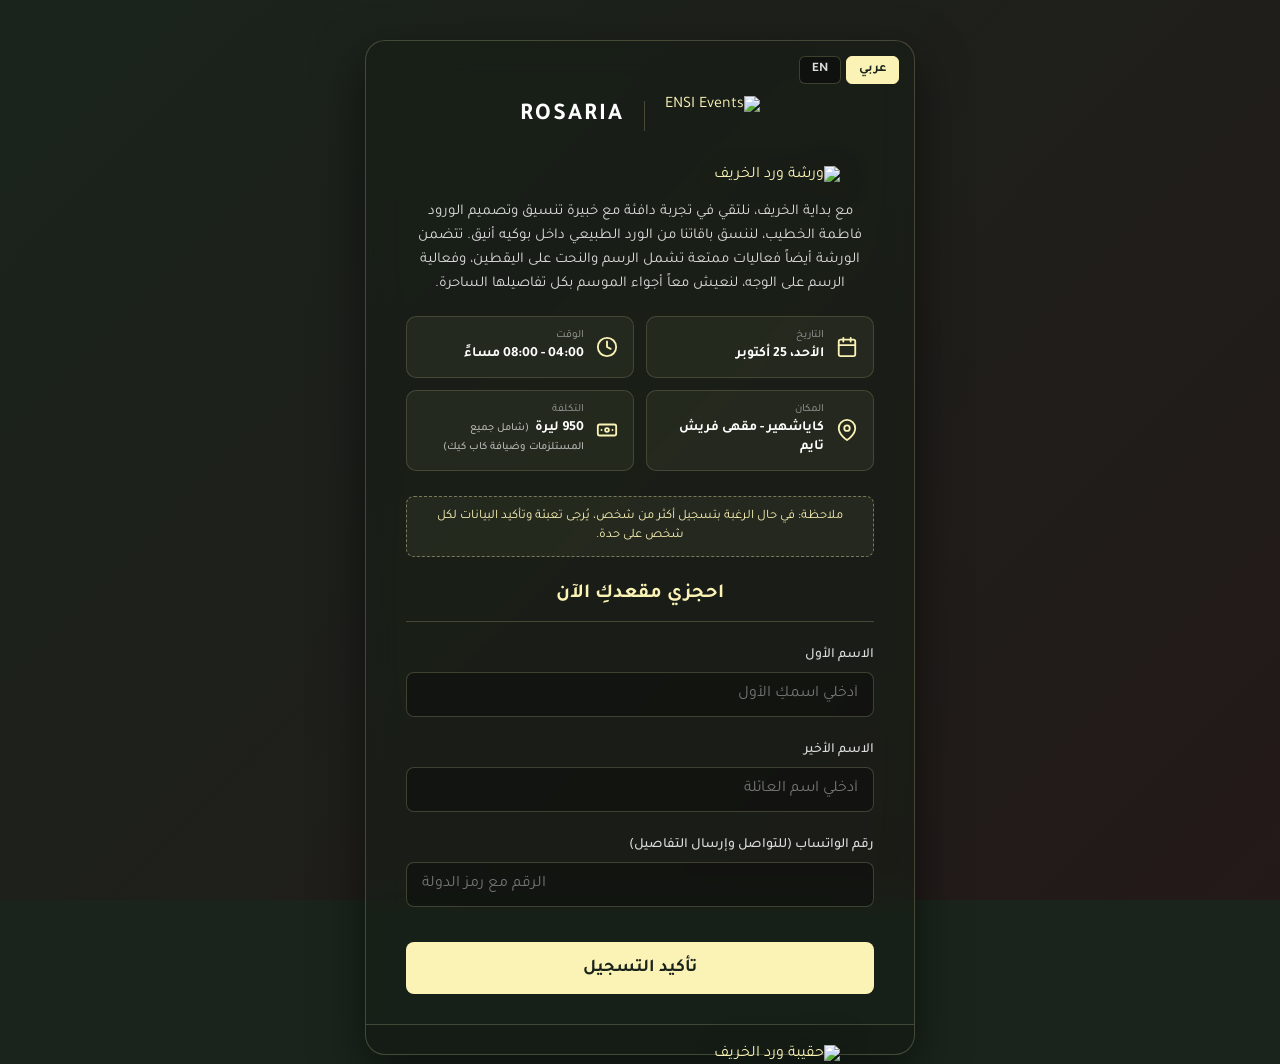
==== floral-workshop/index.html @ ed05411c "Modify phone input alignment and direction Updated phone input to always align left and added direct" ====
<!DOCTYPE html>
<html lang="ar" dir="rtl">
<head>
    <meta charset="UTF-8">
    <meta name="viewport" content="width=device-width, initial-scale=1.0">
    <title>تسجيل - ورشة ورد الخريف | ENSI & Rosaria</title>
    
    <link href="https://fonts.googleapis.com/css2?family=Tajawal:wght@400;500;700;800&display=swap" rel="stylesheet">
    
    <!-- كود التتبع الخاص بـ Vercel Analytics -->
    <script>
        window.va = window.va || function () { (window.vaq = window.vaq || []).push(arguments); };
    </script>
    <script defer src="/_vercel/insights/script.js"></script>

    <style>
        /* =========================================
           المتغيرات (Variables)
           ========================================= */
        :root {
            --gold: #FBF3B5;
            --dark-olive: #1a241c;
            --copper: #8b4513;
            --burgundy: #4a0e17;
            --glass-bg: rgba(20, 30, 20, 0.45);
            --glass-border: rgba(251, 243, 181, 0.2);
        }

        * { margin: 0; padding: 0; box-sizing: border-box; font-family: 'Tajawal', sans-serif; }
        
        /* تفعيل التمرير السلس على مستوى الصفحة بالكامل */
        html {
            scroll-behavior: smooth;
        }

        body {
            min-height: 100vh;
            overflow-x: hidden;
            background-color: var(--dark-olive);
            color: var(--gold);
        }

        /* =========================================
           دعم الترجمة اللحظية (Bilingual CSS)
           ========================================= */
        html[dir="rtl"] .en-text { display: none; }
        html[dir="ltr"] .ar-text { display: none; }
        
        html[dir="ltr"] .detail-text { text-align: left; }
        html[dir="rtl"] .detail-text { text-align: right; }
        
        /* إجبار حقل الهاتف دائماً على أن يكون من اليسار لليمين */
        .phone-input { 
            text-align: left !important; 
            direction: ltr !important; 
        }

        html[dir="ltr"] .detail-note { margin-left: 3px; margin-right: 0; }
        html[dir="rtl"] .detail-note { margin-right: 3px; margin-left: 0; }

        /* =========================================
           زر تبديل اللغة
           ========================================= */
        .lang-toggle {
            position: absolute;
            top: 15px;
            right: 15px;
            display: flex;
            gap: 5px;
            z-index: 20;
        }
        
        html[dir="ltr"] .lang-toggle {
            right: auto;
            left: 15px;
        }

        .lang-toggle button {
            background: rgba(0,0,0,0.4);
            border: 1px solid var(--glass-border);
            color: #dcdcdc;
            padding: 5px 12px;
            border-radius: 6px;
            cursor: pointer;
            font-size: 13px;
            font-weight: 700;
            transition: all 0.3s ease;
        }

        .lang-toggle button:hover {
            background: rgba(251, 243, 181, 0.1);
        }

        .lang-toggle button.active {
            background: var(--gold);
            color: var(--dark-olive);
            border-color: var(--gold);
        }

        /* =========================================
           الخلفية المتحركة 
           ========================================= */
        .animated-bg {
            position: fixed; top: 0; left: 0; width: 100vw; height: 100vh;
            background: linear-gradient(-45deg, #1b271d, #3e271a, #261618, #1a241c);
            background-size: 400% 400%;
            animation: gradientBreathing 20s ease infinite; z-index: 0;
        }

        @keyframes gradientBreathing {
            0% { background-position: 0% 50%; }
            50% { background-position: 100% 50%; }
            100% { background-position: 0% 50%; }
        }

        /* =========================================
           تأثير التساقط 
           ========================================= */
        .falling-elements-container {
            position: fixed; top: 0; left: 0; width: 100%; height: 100%;
            pointer-events: none; z-index: 1; overflow: hidden;
        }

        .falling-item { position: absolute; top: -15vh; animation: fallAnimation linear infinite; }

        .leaf-a { left: 10%; width: 45px; animation-duration: 15s; animation-delay: 0s; filter: blur(1px); opacity: 0.6; }
        .leaf-b { left: 80%; width: 55px; animation-duration: 18s; animation-delay: 2s; filter: blur(2px); opacity: 0.4; }
        .leaf-c { left: 30%; width: 40px; animation-duration: 14s; animation-delay: 5s; opacity: 0.7; }
        .leaf-d { left: 90%; width: 50px; animation-duration: 16s; animation-delay: 8s; filter: blur(1px); opacity: 0.5; }
        .leaf-e { left: 50%; width: 35px; animation-duration: 12s; animation-delay: 11s; filter: blur(3px); opacity: 0.3; }
        .leaf-f { left: 15%; width: 50px; animation-duration: 19s; animation-delay: 14s; opacity: 0.6; }
        
        .pump-a { left: 25%; width: 60px; animation-duration: 20s; animation-delay: 1s; opacity: 0.7; }
        .pump-b { left: 75%; width: 50px; animation-duration: 22s; animation-delay: 6s; filter: blur(2px); opacity: 0.5; }
        .pump-c { left: 45%; width: 55px; animation-duration: 18s; animation-delay: 12s; opacity: 0.6; }

        @keyframes fallAnimation {
            0% { transform: translateY(0) rotate(0deg); }
            100% { transform: translateY(120vh) rotate(360deg); }
        }

        /* =========================================
           الهيكل الرئيسي والتصميم الزجاجي
           ========================================= */
        .page-wrapper {
            position: relative; min-height: 100vh; display: flex; flex-direction: column;
            align-items: center; padding: 40px 20px 0; z-index: 10; 
        }

        .glass-form-container {
            position: relative; background: var(--glass-bg); backdrop-filter: blur(16px);
            -webkit-backdrop-filter: blur(16px); border: 1px solid var(--glass-border); border-radius: 20px;
            width: 100%; max-width: 550px; box-shadow: 0 20px 50px rgba(0, 0, 0, 0.5);
            animation: slideUpFade 1s cubic-bezier(0.16, 1, 0.3, 1) forwards;
            opacity: 0; transform: translateY(30px); z-index: 10; 
        }

        @keyframes slideUpFade { to { opacity: 1; transform: translateY(0); } }

        /* =========================================
           الورد الجانبي (محبوس داخل القناع الزجاجي)
           ========================================= */
        .decorative-mask {
            position: absolute; top: 0; left: 0; width: 100%; height: 100%;
            overflow: hidden; border-radius: 20px; pointer-events: none; z-index: 0;
        }

        .flower-left-inside {
            position: absolute; top: 20%; left: -80px; width: 350px; pointer-events: none;
            -webkit-mask-image: linear-gradient(to right, rgba(0,0,0,0.8) 10%, rgba(0,0,0,0) 60%);
            mask-image: linear-gradient(to right, rgba(0,0,0,0.8) 10%, rgba(0,0,0,0) 60%);
            animation: gentleFloat 6s ease-in-out infinite alternate;
        }
        @keyframes gentleFloat { 0% { transform: translateY(0); } 100% { transform: translateY(15px); } }

        /* =========================================
           حركة 3D FLIP
           ========================================= */
        .flip-container {
            perspective: 1500px; 
            -webkit-perspective: 1500px;
            width: 100%; z-index: 5; position: relative;
        }

        .flip-inner {
            width: 100%; position: relative; transform-style: preserve-3d; -webkit-transform-style: preserve-3d;
            transition: transform 0.9s cubic-bezier(0.68, -0.55, 0.265, 1.55); 
        }

        .flip-inner.is-flipped { transform: rotateY(180deg); }

        .front-face, .back-face { width: 100%; backface-visibility: hidden; -webkit-backface-visibility: hidden; padding: 40px; }
        .front-face { position: relative; z-index: 2; transform: rotateY(0deg); }
        .back-face {
            position: absolute; top: 0; left: 0; height: 100%; transform: rotateY(180deg); 
            display: flex; align-items: center; justify-content: center;
        }

        /* =========================================
           تصميم بطاقة التأكيد الفاخرة (الخلفية)
           ========================================= */
        .ticket-wrapper {
            background: rgba(251, 243, 181, 0.08); border: 1px solid rgba(251, 243, 181, 0.3);
            border-radius: 15px; width: 100%; display: flex; flex-direction: column;
            box-shadow: 0 10px 30px rgba(0,0,0,0.3); backdrop-filter: blur(5px);
        }

        .ticket-header {
            background: rgba(251, 243, 181, 0.15); padding: 20px;
            border-bottom: 1px solid rgba(251, 243, 181, 0.2); border-radius: 15px 15px 0 0;
            display: flex; justify-content: center; align-items: center;
        }

        .ticket-cobranding { display: flex; align-items: center; justify-content: center; gap: 15px; }
        .ticket-cobranding img { height: 30px; }
        .ticket-cobranding .separator { width: 1px; height: 20px; background-color: var(--glass-border); }
        .ticket-cobranding .rosaria-text { font-size: 18px; font-weight: 700; letter-spacing: 2px; color: #fff; }

        .ticket-body { padding: 40px 20px; text-align: center; border-bottom: 1px solid rgba(251, 243, 181, 0.2); }
        .ticket-name { font-size: 24px; font-weight: 800; color: #fff; margin-bottom: 15px; line-height: 1.5;}
        .ticket-msg { font-size: 15px; line-height: 1.6; color: #e6e6e6; }
        
        .ticket-footer { padding: 30px 20px; text-align: center; background: rgba(0,0,0,0.2); border-radius: 0 0 15px 15px; }
        
        .new-booking-btn {
            background: transparent; border: 1px solid var(--gold); color: var(--gold);
            padding: 12px 25px; font-size: 15px; font-weight: bold; border-radius: 8px;
            cursor: pointer; transition: 0.3s;
        }
        .new-booking-btn:hover { background: var(--gold); color: var(--dark-olive); }

        /* =========================================
           الفورم الداخلي (الواجهة الأمامية)
           ========================================= */
        .cobranding { display: flex; align-items: center; justify-content: center; gap: 20px; margin-bottom: 30px; margin-top: 15px; }
        .cobranding img { height: 40px; }
        .separator { width: 1px; height: 30px; background-color: var(--glass-border); }
        .rosaria-text { font-size: 24px; font-weight: 700; letter-spacing: 2px; color: #fff; }

        .workshop-title-img { width: 100%; max-width: 400px; display: block; margin: 0 auto 15px; filter: drop-shadow(0 5px 15px rgba(0,0,0,0.3)); }
        .workshop-description { text-align: center; font-size: 15px; line-height: 1.6; color: #dcdcdc; margin-bottom: 20px; padding: 0 10px; }

        /* ======== قسم تفاصيل الورشة ======== */
        .details-grid {
            display: grid;
            grid-template-columns: 1fr 1fr;
            gap: 12px;
            margin-bottom: 25px;
        }

        .detail-item {
            background: rgba(251, 243, 181, 0.05);
            border: 1px solid rgba(251, 243, 181, 0.15);
            border-radius: 10px;
            padding: 12px 15px;
            display: flex;
            align-items: center;
            gap: 12px;
        }

        .detail-item svg {
            color: var(--gold);
            flex-shrink: 0;
        }

        .detail-text {
            display: flex;
            flex-direction: column;
        }

        .detail-label {
            font-size: 11px;
            color: #a0a0a0;
            margin-bottom: 3px;
        }

        .detail-value {
            font-size: 14px;
            font-weight: 700;
            color: #fff;
            line-height: 1.4;
        }

        .detail-note {
            font-size: 11px;
            font-weight: 500;
            color: #dcdcdc;
            opacity: 0.8;
        }

        /* ========================================= */

        .registration-note {
            text-align: center; font-size: 13px; color: var(--gold);
            background: rgba(251, 243, 181, 0.05); border: 1px dashed rgba(251, 243, 181, 0.4);
            padding: 10px; border-radius: 8px; margin-bottom: 25px; line-height: 1.5;
        }

        .form-section-title {
            text-align: center; font-size: 20px; font-weight: 700; color: var(--gold);
            margin-bottom: 25px; border-bottom: 1px solid var(--glass-border); padding-bottom: 15px;
        }

        .form-group { margin-bottom: 25px; }
        .form-group label { display: block; margin-bottom: 8px; font-size: 14px; font-weight: 500; color: #dcdcdc; }

        .form-control {
            width: 100%; background: rgba(0, 0, 0, 0.3); border: 1px solid var(--glass-border);
            border-radius: 8px; padding: 12px 15px; color: #fff; font-size: 16px; transition: all 0.3s ease; outline: none;
        }
        .form-control:focus { border-color: var(--gold); background: rgba(0, 0, 0, 0.5); box-shadow: 0 0 10px rgba(251, 243, 181, 0.1); }
        
        .submit-btn {
            width: 100%; background: var(--gold); color: var(--dark-olive); border: none;
            padding: 15px; font-size: 18px; font-weight: 700; border-radius: 8px; cursor: pointer; transition: all 0.3s ease; margin-top: 10px;
        }
        .submit-btn:hover { transform: translateY(-2px); box-shadow: 0 8px 20px rgba(251, 243, 181, 0.3); }

        /* =========================================
           حقيبة الورد السفلية
           ========================================= */
        .bottom-bag-container {
            width: 100%; display: flex; justify-content: center; margin-top: -10px;
            background: rgba(0,0,0,0.1); border-top: 1px solid var(--glass-border); padding-top: 20px;
            border-radius: 0 0 20px 20px;
        }
        .bottom-bag-img {
            width: 100%; max-width: 400px; height: auto;
            filter: drop-shadow(0 -5px 15px rgba(0,0,0,0.4)); margin-bottom: -10px;
        }

        @media (max-width: 768px) {
            .front-face, .back-face { padding: 30px 20px; }
            .rosaria-text { font-size: 20px; }
            .flower-left-inside { width: 250px; left: -50px; top: 15%; }
            .details-grid { grid-template-columns: 1fr; gap: 10px; }
        }
    </style>
</head>
<body>

    <div class="animated-bg"></div>

    <div class="falling-elements-container">
        <img src="https://github.com/EnsiEvents/Ensi-Events/blob/main/floral-workshop/IMG_3967.png?raw=true" class="falling-item leaf-a" alt="Leaf">
        <img src="https://github.com/EnsiEvents/Ensi-Events/blob/main/floral-workshop/IMG_3967.png?raw=true" class="falling-item leaf-b" alt="Leaf">
        <img src="https://github.com/EnsiEvents/Ensi-Events/blob/main/floral-workshop/IMG_3967.png?raw=true" class="falling-item leaf-c" alt="Leaf">
        <img src="https://github.com/EnsiEvents/Ensi-Events/blob/main/floral-workshop/IMG_3967.png?raw=true" class="falling-item leaf-d" alt="Leaf">
        <img src="https://github.com/EnsiEvents/Ensi-Events/blob/main/floral-workshop/IMG_3967.png?raw=true" class="falling-item leaf-e" alt="Leaf">
        <img src="https://github.com/EnsiEvents/Ensi-Events/blob/main/floral-workshop/IMG_3967.png?raw=true" class="falling-item leaf-f" alt="Leaf">
        <img src="https://github.com/EnsiEvents/Ensi-Events/blob/main/floral-workshop/IMG_3968.png?raw=true" class="falling-item pump-a" alt="Pumpkin">
        <img src="https://github.com/EnsiEvents/Ensi-Events/blob/main/floral-workshop/IMG_3968.png?raw=true" class="falling-item pump-b" alt="Pumpkin">
        <img src="https://github.com/EnsiEvents/Ensi-Events/blob/main/floral-workshop/IMG_3968.png?raw=true" class="falling-item pump-c" alt="Pumpkin">
    </div>

    <div class="page-wrapper" id="topOfForm">
        <div class="glass-form-container" id="mainGlassContainer">
            
            <!-- زر تبديل اللغة (AR / EN) -->
            <div class="lang-toggle">
                <button id="btn-ar" class="active" onclick="setLanguage('ar')">عربي</button>
                <button id="btn-en" onclick="setLanguage('en')">EN</button>
            </div>

            <div class="decorative-mask">
                <img src="https://github.com/EnsiEvents/Ensi-Events/blob/main/floral-workshop/IMG_3966.png?raw=true" class="flower-left-inside" alt="Autumn Flowers">
            </div>

            <div class="flip-container">
                <div class="flip-inner" id="flipInner">
                    
                    <div class="front-face">
                        <div class="cobranding">
                            <img src="https://raw.githubusercontent.com/EnsiEvents/Ensi-Events/4819495e2ec21a6a5eae64ffcf60d1d8bb67049c/ENSI%20Logo.svg" alt="ENSI Events">
                            <div class="separator"></div>
                            <div class="rosaria-text">ROSARIA</div>
                        </div>

                        <img src="https://github.com/EnsiEvents/Ensi-Events/blob/main/floral-workshop/Title.png?raw=true" class="workshop-title-img" alt="ورشة ورد الخريف">

                        <p class="workshop-description">
                            <span class="ar-text">مع بداية الخريف، نلتقي في تجربة دافئة مع خبيرة تنسيق وتصميم الورود فاطمة الخطيب، لننسق باقاتنا من الورد الطبيعي داخل بوكيه أنيق. تتضمن الورشة أيضاً فعاليات ممتعة تشمل الرسم والنحت على اليقطين، وفعالية الرسم على الوجه، لنعيش معاً أجواء الموسم بكل تفاصيلها الساحرة.</span>
                            <span class="en-text">As autumn begins, join us for a cozy experience with floral design expert Fatima Al-Khatib to arrange fresh flowers into an elegant bouquet. The workshop also features fun activities including pumpkin carving and painting, as well as face painting, to fully embrace the magic of the season.</span>
                        </p>

                        <div class="details-grid">
                            
                            <!-- التاريخ -->
                            <div class="detail-item">
                                <svg width="22" height="22" viewBox="0 0 24 24" fill="none" stroke="currentColor" stroke-width="2" stroke-linecap="round" stroke-linejoin="round"><rect x="3" y="4" width="18" height="18" rx="2" ry="2"></rect><line x1="16" y1="2" x2="16" y2="6"></line><line x1="8" y1="2" x2="8" y2="6"></line><line x1="3" y1="10" x2="21" y2="10"></line></svg>
                                <div class="detail-text">
                                    <span class="detail-label"><span class="ar-text">التاريخ</span><span class="en-text">Date</span></span>
                                    <span class="detail-value"><span class="ar-text">الأحد، 25 أكتوبر</span><span class="en-text">Sunday, October 25</span></span>
                                </div>
                            </div>
                            
                            <!-- الوقت -->
                            <div class="detail-item">
                                <svg width="22" height="22" viewBox="0 0 24 24" fill="none" stroke="currentColor" stroke-width="2" stroke-linecap="round" stroke-linejoin="round"><circle cx="12" cy="12" r="10"></circle><polyline points="12 6 12 12 16 14"></polyline></svg>
                                <div class="detail-text">
                                    <span class="detail-label"><span class="ar-text">الوقت</span><span class="en-text">Time</span></span>
                                    <span class="detail-value"><span class="ar-text">04:00 - 08:00 مساءً</span><span class="en-text">04:00 - 08:00 PM</span></span>
                                </div>
                            </div>
                            
                            <!-- المكان -->
                            <div class="detail-item">
                                <svg width="22" height="22" viewBox="0 0 24 24" fill="none" stroke="currentColor" stroke-width="2" stroke-linecap="round" stroke-linejoin="round"><path d="M21 10c0 7-9 13-9 13s-9-6-9-13a9 9 0 0 1 18 0z"></path><circle cx="12" cy="10" r="3"></circle></svg>
                                <div class="detail-text">
                                    <span class="detail-label"><span class="ar-text">المكان</span><span class="en-text">Location</span></span>
                                    <span class="detail-value"><span class="ar-text">كاياشهير - مقهى فريش تايم</span><span class="en-text">Kayaşehir - Fresh Time Cafe</span></span>
                                </div>
                            </div>
                            
                            <!-- التكلفة -->
                            <div class="detail-item">
                                <svg width="22" height="22" viewBox="0 0 24 24" fill="none" stroke="currentColor" stroke-width="2" stroke-linecap="round" stroke-linejoin="round"><rect x="2" y="6" width="20" height="12" rx="2"></rect><circle cx="12" cy="12" r="2"></circle><path d="M6 12h.01M18 12h.01"></path></svg>
                                <div class="detail-text">
                                    <span class="detail-label"><span class="ar-text">التكلفة</span><span class="en-text">Cost</span></span>
                                    <span class="detail-value">
                                        <span class="ar-text">950 ليرة <span class="detail-note">(شامل جميع المستلزمات وضيافة كاب كيك)</span></span>
                                        <span class="en-text">950 TL <span class="detail-note">(Includes all materials & a cupcake)</span></span>
                                    </span>
                                </div>
                            </div>

                        </div>

                        <div class="registration-note">
                            <span class="ar-text">ملاحظة: في حال الرغبة بتسجيل أكثر من شخص، يُرجى تعبئة وتأكيد البيانات لكل شخص على حدة.</span>
                            <span class="en-text">Note: If registering more than one person, please fill out and confirm the details for each person separately.</span>
                        </div>

                        <h3 class="form-section-title">
                            <span class="ar-text">احجزي مقعدكِ الآن</span>
                            <span class="en-text">Book Your Seat Now</span>
                        </h3>

                        <form id="workshopForm" name="workshopForm">
                            <div class="form-group">
                                <label>
                                    <span class="ar-text">الاسم الأول</span>
                                    <span class="en-text">First Name</span>
                                </label>
                                <input type="text" id="firstNameInput" name="firstName" class="form-control" required data-ph-ar="أدخلي اسمكِ الأول" data-ph-en="Enter your first name" placeholder="أدخلي اسمكِ الأول">
                            </div>

                            <div class="form-group">
                                <label>
                                    <span class="ar-text">الاسم الأخير</span>
                                    <span class="en-text">Last Name</span>
                                </label>
                                <input type="text" name="lastName" class="form-control" required data-ph-ar="أدخلي اسم العائلة" data-ph-en="Enter your last name" placeholder="أدخلي اسم العائلة">
                            </div>

                            <div class="form-group">
                                <label>
                                    <span class="ar-text">رقم الواتساب (للتواصل وإرسال التفاصيل)</span>
                                    <span class="en-text">WhatsApp Number (for contact & details)</span>
                                </label>
                                <!-- تمت إضافة خاصية dir="ltr" لضمان بقاء اتجاه الأرقام من اليسار لليمين دائماً -->
                                <input type="tel" id="whatsappInput" name="whatsapp" class="form-control phone-input" dir="ltr" required data-ph-ar="الرقم مع رمز الدولة" data-ph-en="Number with country code" placeholder="الرقم مع رمز الدولة">
                            </div>

                            <button type="submit" class="submit-btn" id="submitBtn">
                                <span class="ar-text">تأكيد التسجيل</span>
                                <span class="en-text">Confirm Registration</span>
                            </button>
                        </form>
                    </div>

                    <div class="back-face">
                        <div class="ticket-wrapper">
                            
                            <div class="ticket-header">
                                <div class="ticket-cobranding">
                                    <img src="https://raw.githubusercontent.com/EnsiEvents/Ensi-Events/4819495e2ec21a6a5eae64ffcf60d1d8bb67049c/ENSI%20Logo.svg" alt="ENSI Events">
                                    <div class="separator"></div>
                                    <div class="rosaria-text">ROSARIA</div>
                                </div>
                            </div>
                            
                            <div class="ticket-body">
                                <div class="ticket-name" id="ticketNameDisplay">
                                    <!-- يتم ملؤه عن طريق الجافاسكريبت حسب اللغة -->
                                </div>
                                <div class="ticket-msg">
                                    <span class="ar-text">تم استلام طلبكِ بنجاح.<br><br>سيقوم فريقنا بالتواصل معكِ قريباً عبر الواتساب لتزويدكِ بكافة تفاصيل الورشة وإرسال بيانات الدفع لتأكيد الحجز النهائي.</span>
                                    <span class="en-text">Your request has been successfully received.<br><br>Our team will contact you shortly via WhatsApp to provide all workshop details and payment info to confirm your booking.</span>
                                </div>
                            </div>
                            
                            <div class="ticket-footer">
                                <button class="new-booking-btn" id="newBookingBtn">
                                    <span class="ar-text">تسجيل مقعد إضافي</span>
                                    <span class="en-text">Register an additional seat</span>
                                </button>
                            </div>

                        </div>
                    </div>

                </div>
            </div>

            <div class="bottom-bag-container">
                <img src="https://github.com/EnsiEvents/Ensi-Events/blob/main/floral-workshop/IMG_3986.png?raw=true" class="bottom-bag-img" alt="حقيبة ورد الخريف">
            </div>

        </div>
    </div>

    <script>
        const form = document.getElementById('workshopForm');
        const submitBtn = document.getElementById('submitBtn');
        const flipInner = document.getElementById('flipInner');
        const ticketNameDisplay = document.getElementById('ticketNameDisplay');
        const firstNameInput = document.getElementById('firstNameInput');
        const newBookingBtn = document.getElementById('newBookingBtn');
        const mainGlassContainer = document.getElementById('mainGlassContainer');
        const whatsappInput = document.getElementById('whatsappInput');

        let currentLang = 'ar'; // اللغة الافتراضية

        // وظيفة تبديل اللغة السلسة
        function setLanguage(lang) {
            currentLang = lang;
            document.documentElement.dir = lang === 'ar' ? 'rtl' : 'ltr';
            document.documentElement.lang = lang;
            
            // تحديث الأزرار
            document.getElementById('btn-ar').classList.toggle('active', lang === 'ar');
            document.getElementById('btn-en').classList.toggle('active', lang === 'en');

            // تحديث النصوص داخل حقول الإدخال (Placeholders)
            document.querySelectorAll('[data-ph-ar]').forEach(el => {
                el.placeholder = el.getAttribute(`data-ph-${lang}`);
            });
            
            // تحديث نص زر التأكيد إذا لم يكن قيد التحميل
            if (!submitBtn.disabled) {
                submitBtn.innerHTML = lang === 'ar' 
                    ? '<span class="ar-text" style="display:inline;">تأكيد التسجيل</span>' 
                    : '<span class="en-text" style="display:inline;">Confirm Registration</span>';
            }
        }

        // فلترة ذكية لحقل رقم الواتساب تمنع لصق أي نصوص وتسمح فقط بالأرقام والرموز الصحيحة
        whatsappInput.addEventListener('input', function() {
            this.value = this.value.replace(/[^\d\+\s\(\)\-]/g, '');
        });

        const scriptURL = 'https://script.google.com/macros/s/AKfycbyuzaPFLpqKjJGyXKy0itQ7dCKgMDGYrhd5nnQjB20FD5XigVS7_TpjjzzE_YO2RVf-/exec';

        form.addEventListener('submit', function(e) {
            e.preventDefault(); 
            
            // رسالة التحميل حسب اللغة
            submitBtn.innerHTML = currentLang === 'ar' ? 'جاري تأكيد الحجز...' : 'Confirming...';
            submitBtn.disabled = true;

            let requestBody = new FormData(form);

            // إضافة علامة اقتباس أحادية (') قبل رقم الواتساب لمنع Google Sheets من اعتباره معادلة رياضية
            let phoneVal = requestBody.get('whatsapp');
            if (phoneVal) {
                requestBody.set('whatsapp', "'" + phoneVal);
            }

            fetch(scriptURL, { method: 'POST', body: requestBody })
                .then(response => {
                    const userName = firstNameInput.value;
                    
                    // رسالة النجاح حسب اللغة
                    ticketNameDisplay.innerHTML = currentLang === 'ar'
                        ? `مرحباً ${userName}،<br>شكراً لتسجيلكِ! 🍂`
                        : `Welcome ${userName},<br>Thank you for registering! 🍂`;

                    flipInner.classList.add('is-flipped');

                    mainGlassContainer.scrollIntoView({
                        behavior: 'smooth',
                        block: 'center'
                    });

                    if (window.va) {
                        window.va('track', 'Workshop_Registration_Success', {
                            workshop_name: 'ورد الخريف',
                            language_used: currentLang
                        });
                    }

                    submitBtn.innerHTML = currentLang === 'ar' 
                        ? '<span class="ar-text" style="display:inline;">تأكيد التسجيل</span>' 
                        : '<span class="en-text" style="display:inline;">Confirm Registration</span>';
                    submitBtn.disabled = false;
                })
                .catch(error => {
                    console.error('Error!', error.message);
                    alert(currentLang === 'ar' 
                        ? 'عذراً، حدث خطأ في الاتصال. يرجى المحاولة مرة أخرى.' 
                        : 'Sorry, a connection error occurred. Please try again.');
                    
                    submitBtn.innerHTML = currentLang === 'ar' 
                        ? '<span class="ar-text" style="display:inline;">تأكيد التسجيل</span>' 
                        : '<span class="en-text" style="display:inline;">Confirm Registration</span>';
                    submitBtn.disabled = false;
                });
        });

        newBookingBtn.addEventListener('click', function() {
            flipInner.classList.remove('is-flipped');
            setTimeout(() => {
                form.reset(); 
            }, 500);
        });
    </script>

</body>
</html>
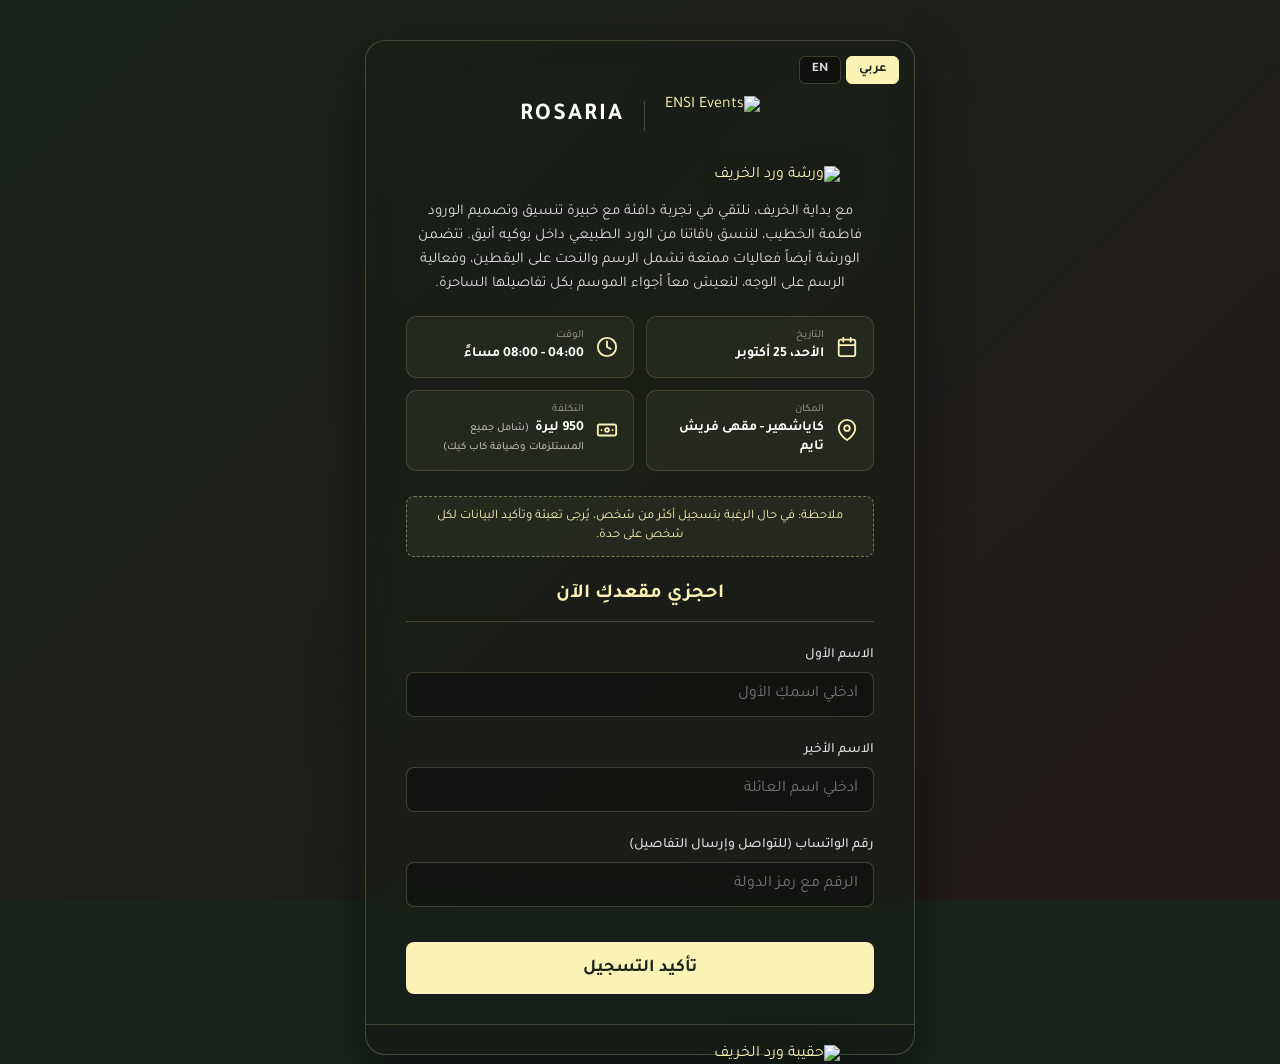
==== commit 2b7c6d17: "Refactor phone input alignment for better directionality Updated phone input alignment for RTL and L" ====
--- a/floral-workshop/index.html
+++ b/floral-workshop/index.html
@@ -49,10 +49,15 @@
         html[dir="ltr"] .detail-text { text-align: left; }
         html[dir="rtl"] .detail-text { text-align: right; }
         
-        /* إجبار حقل الهاتف دائماً على أن يكون من اليسار لليمين */
+        /* ضبط اتجاه حقل الهاتف ومحاذاته الذكية */
         .phone-input { 
+            direction: ltr !important; 
+        }
+        html[dir="rtl"] .phone-input { 
+            text-align: right !important; 
+        }
+        html[dir="ltr"] .phone-input { 
             text-align: left !important; 
-            direction: ltr !important; 
         }
 
         html[dir="ltr"] .detail-note { margin-left: 3px; margin-right: 0; }
@@ -458,8 +463,7 @@
                                     <span class="ar-text">رقم الواتساب (للتواصل وإرسال التفاصيل)</span>
                                     <span class="en-text">WhatsApp Number (for contact & details)</span>
                                 </label>
-                                <!-- تمت إضافة خاصية dir="ltr" لضمان بقاء اتجاه الأرقام من اليسار لليمين دائماً -->
-                                <input type="tel" id="whatsappInput" name="whatsapp" class="form-control phone-input" dir="ltr" required data-ph-ar="الرقم مع رمز الدولة" data-ph-en="Number with country code" placeholder="الرقم مع رمز الدولة">
+                                <input type="tel" id="whatsappInput" name="whatsapp" class="form-control phone-input" required data-ph-ar="الرقم مع رمز الدولة" data-ph-en="Number with country code" placeholder="الرقم مع رمز الدولة">
                             </div>
 
                             <button type="submit" class="submit-btn" id="submitBtn">
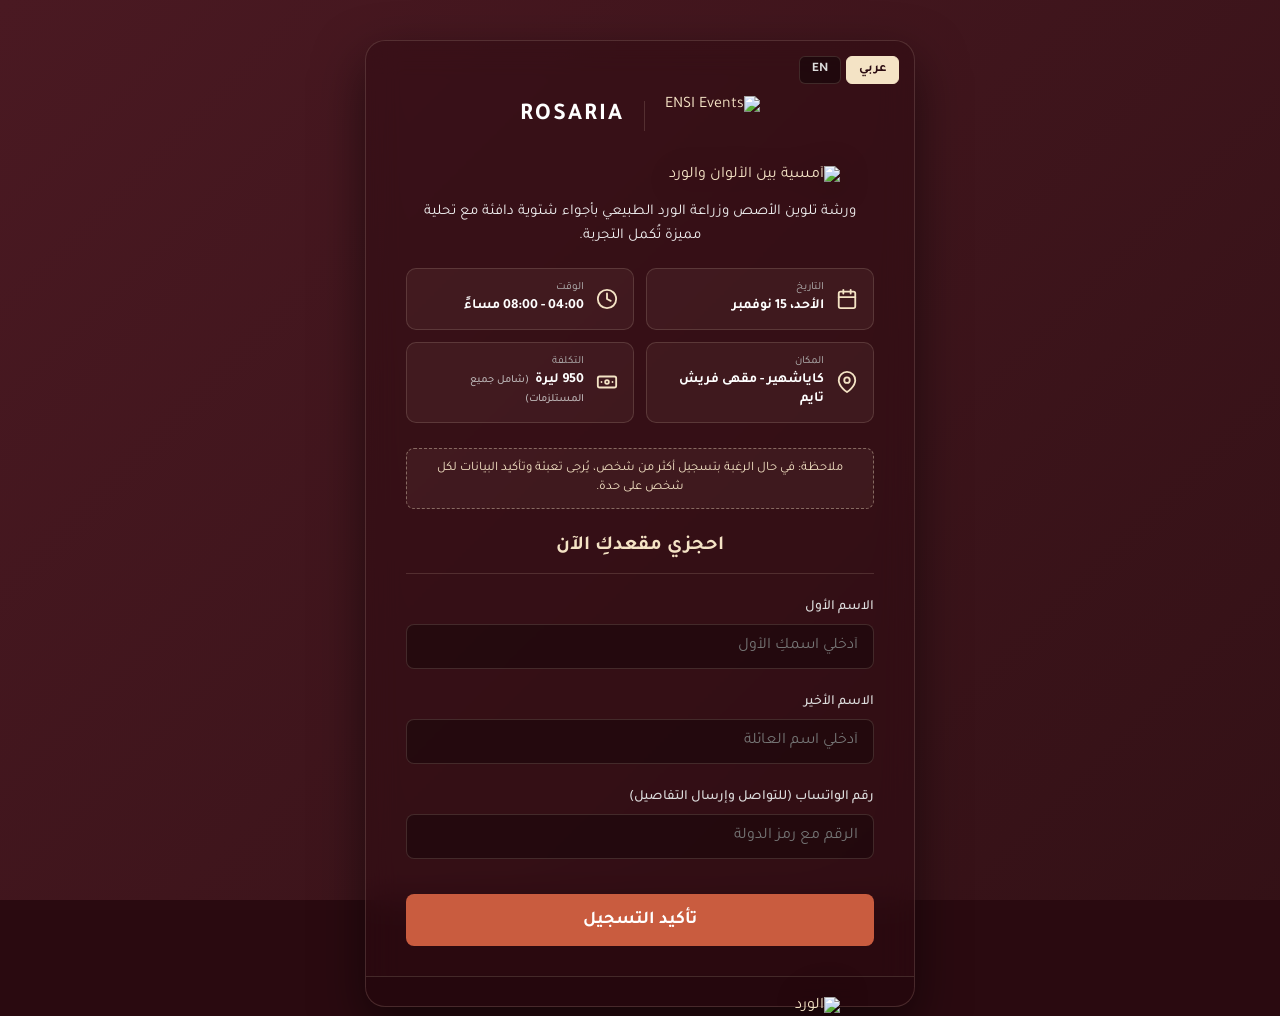
==== commit 90de7281: "Revise floral workshop page for winter theme Updated the title and various styles for the floral wor" ====
--- a/floral-workshop/index.html
+++ b/floral-workshop/index.html
@@ -3,7 +3,7 @@
 <head>
     <meta charset="UTF-8">
     <meta name="viewport" content="width=device-width, initial-scale=1.0">
-    <title>تسجيل - ورشة ورد الخريف | ENSI & Rosaria</title>
+    <title>تسجيل - أمسية بين الألوان والورد | ENSI & Rosaria</title>
     
     <link href="https://fonts.googleapis.com/css2?family=Tajawal:wght@400;500;700;800&display=swap" rel="stylesheet">
     
@@ -15,15 +15,15 @@
 
     <style>
         /* =========================================
-           المتغيرات (Variables)
+           المتغيرات (Variables) - الثيم الشتوي الجديد
            ========================================= */
         :root {
-            --gold: #FBF3B5;
-            --dark-olive: #1a241c;
-            --copper: #8b4513;
-            --burgundy: #4a0e17;
-            --glass-bg: rgba(20, 30, 20, 0.45);
-            --glass-border: rgba(251, 243, 181, 0.2);
+            --cream: #F4E3C5;         /* بيج/سكري دافئ للنصوص والحدود */
+            --dark-burgundy: #2A0A10; /* عنابي/خمري عميق للخلفية */
+            --terracotta: #C95C3F;    /* برتقالي محروق/طوبي للأزرار واللمسات */
+            --warm-glow: #e8a95b;     /* لون إضاءة الجزيئات */
+            --glass-bg: rgba(42, 10, 16, 0.45);
+            --glass-border: rgba(244, 227, 197, 0.15);
         }
 
         * { margin: 0; padding: 0; box-sizing: border-box; font-family: 'Tajawal', sans-serif; }
@@ -36,8 +36,8 @@
         body {
             min-height: 100vh;
             overflow-x: hidden;
-            background-color: var(--dark-olive);
-            color: var(--gold);
+            background-color: var(--dark-burgundy);
+            color: var(--cream);
         }
 
         /* =========================================
@@ -49,15 +49,16 @@
         html[dir="ltr"] .detail-text { text-align: left; }
         html[dir="rtl"] .detail-text { text-align: right; }
         
-        /* ضبط اتجاه حقل الهاتف ومحاذاته الذكية */
+        /* =========================================
+           الضبط الذكي لحقل رقم الواتساب
+           ========================================= */
         .phone-input { 
             direction: ltr !important; 
-        }
-        html[dir="rtl"] .phone-input { 
+            text-align: left !important; 
+        }
+        
+        html[dir="rtl"] .phone-input:placeholder-shown { 
             text-align: right !important; 
-        }
-        html[dir="ltr"] .phone-input { 
-            text-align: left !important; 
         }
 
         html[dir="ltr"] .detail-note { margin-left: 3px; margin-right: 0; }
@@ -93,21 +94,21 @@
         }
 
         .lang-toggle button:hover {
-            background: rgba(251, 243, 181, 0.1);
+            background: rgba(244, 227, 197, 0.1);
         }
 
         .lang-toggle button.active {
-            background: var(--gold);
-            color: var(--dark-olive);
-            border-color: var(--gold);
-        }
-
-        /* =========================================
-           الخلفية المتحركة 
+            background: var(--cream);
+            color: var(--dark-burgundy);
+            border-color: var(--cream);
+        }
+
+        /* =========================================
+           الخلفية المتحركة (ألوان شتوية دافئة)
            ========================================= */
         .animated-bg {
             position: fixed; top: 0; left: 0; width: 100vw; height: 100vh;
-            background: linear-gradient(-45deg, #1b271d, #3e271a, #261618, #1a241c);
+            background: linear-gradient(-45deg, #1f0b0f, #3d141b, #2c0e12, #4a1922);
             background-size: 400% 400%;
             animation: gradientBreathing 20s ease infinite; z-index: 0;
         }
@@ -119,30 +120,41 @@
         }
 
         /* =========================================
-           تأثير التساقط 
-           ========================================= */
-        .falling-elements-container {
+           تأثير جزيئات الضوء الدافئة (الشرارات)
+           ========================================= */
+        .fireflies-container {
             position: fixed; top: 0; left: 0; width: 100%; height: 100%;
             pointer-events: none; z-index: 1; overflow: hidden;
         }
 
-        .falling-item { position: absolute; top: -15vh; animation: fallAnimation linear infinite; }
-
-        .leaf-a { left: 10%; width: 45px; animation-duration: 15s; animation-delay: 0s; filter: blur(1px); opacity: 0.6; }
-        .leaf-b { left: 80%; width: 55px; animation-duration: 18s; animation-delay: 2s; filter: blur(2px); opacity: 0.4; }
-        .leaf-c { left: 30%; width: 40px; animation-duration: 14s; animation-delay: 5s; opacity: 0.7; }
-        .leaf-d { left: 90%; width: 50px; animation-duration: 16s; animation-delay: 8s; filter: blur(1px); opacity: 0.5; }
-        .leaf-e { left: 50%; width: 35px; animation-duration: 12s; animation-delay: 11s; filter: blur(3px); opacity: 0.3; }
-        .leaf-f { left: 15%; width: 50px; animation-duration: 19s; animation-delay: 14s; opacity: 0.6; }
-        
-        .pump-a { left: 25%; width: 60px; animation-duration: 20s; animation-delay: 1s; opacity: 0.7; }
-        .pump-b { left: 75%; width: 50px; animation-duration: 22s; animation-delay: 6s; filter: blur(2px); opacity: 0.5; }
-        .pump-c { left: 45%; width: 55px; animation-duration: 18s; animation-delay: 12s; opacity: 0.6; }
-
-        @keyframes fallAnimation {
-            0% { transform: translateY(0) rotate(0deg); }
-            100% { transform: translateY(120vh) rotate(360deg); }
-        }
+        .firefly {
+            position: absolute;
+            bottom: -50px;
+            background-color: var(--warm-glow);
+            border-radius: 50%;
+            box-shadow: 0 0 10px 2px rgba(232, 169, 91, 0.6), 0 0 20px 5px rgba(201, 92, 63, 0.3);
+            animation: floatUp linear infinite;
+            opacity: 0;
+        }
+
+        @keyframes floatUp {
+            0% { transform: translateY(0) scale(0.5); opacity: 0; }
+            20% { opacity: 0.8; }
+            80% { opacity: 0.6; }
+            100% { transform: translateY(-110vh) scale(1.2); opacity: 0; }
+        }
+
+        /* خصائص عشوائية للجزيئات */
+        .ff-1 { left: 10%; width: 4px; height: 4px; animation-duration: 12s; animation-delay: 0s; }
+        .ff-2 { left: 25%; width: 7px; height: 7px; animation-duration: 18s; animation-delay: 3s; }
+        .ff-3 { left: 40%; width: 5px; height: 5px; animation-duration: 15s; animation-delay: 1s; }
+        .ff-4 { left: 60%; width: 8px; height: 8px; animation-duration: 20s; animation-delay: 5s; }
+        .ff-5 { left: 80%; width: 6px; height: 6px; animation-duration: 14s; animation-delay: 2s; }
+        .ff-6 { left: 90%; width: 4px; height: 4px; animation-duration: 17s; animation-delay: 6s; }
+        .ff-7 { left: 50%; width: 7px; height: 7px; animation-duration: 19s; animation-delay: 8s; }
+        .ff-8 { left: 15%; width: 5px; height: 5px; animation-duration: 13s; animation-delay: 4s; }
+        .ff-9 { left: 75%; width: 6px; height: 6px; animation-duration: 16s; animation-delay: 7s; }
+        .ff-10{ left: 35%; width: 8px; height: 8px; animation-duration: 22s; animation-delay: 9s; }
 
         /* =========================================
            الهيكل الرئيسي والتصميم الزجاجي
@@ -163,7 +175,7 @@
         @keyframes slideUpFade { to { opacity: 1; transform: translateY(0); } }
 
         /* =========================================
-           الورد الجانبي (محبوس داخل القناع الزجاجي)
+           الصور الزخرفية (القديمة لحين استبدالها)
            ========================================= */
         .decorative-mask {
             position: absolute; top: 0; left: 0; width: 100%; height: 100%;
@@ -205,14 +217,14 @@
            تصميم بطاقة التأكيد الفاخرة (الخلفية)
            ========================================= */
         .ticket-wrapper {
-            background: rgba(251, 243, 181, 0.08); border: 1px solid rgba(251, 243, 181, 0.3);
+            background: rgba(244, 227, 197, 0.08); border: 1px solid rgba(244, 227, 197, 0.3);
             border-radius: 15px; width: 100%; display: flex; flex-direction: column;
             box-shadow: 0 10px 30px rgba(0,0,0,0.3); backdrop-filter: blur(5px);
         }
 
         .ticket-header {
-            background: rgba(251, 243, 181, 0.15); padding: 20px;
-            border-bottom: 1px solid rgba(251, 243, 181, 0.2); border-radius: 15px 15px 0 0;
+            background: rgba(244, 227, 197, 0.15); padding: 20px;
+            border-bottom: 1px solid rgba(244, 227, 197, 0.2); border-radius: 15px 15px 0 0;
             display: flex; justify-content: center; align-items: center;
         }
 
@@ -221,18 +233,18 @@
         .ticket-cobranding .separator { width: 1px; height: 20px; background-color: var(--glass-border); }
         .ticket-cobranding .rosaria-text { font-size: 18px; font-weight: 700; letter-spacing: 2px; color: #fff; }
 
-        .ticket-body { padding: 40px 20px; text-align: center; border-bottom: 1px solid rgba(251, 243, 181, 0.2); }
+        .ticket-body { padding: 40px 20px; text-align: center; border-bottom: 1px solid rgba(244, 227, 197, 0.2); }
         .ticket-name { font-size: 24px; font-weight: 800; color: #fff; margin-bottom: 15px; line-height: 1.5;}
         .ticket-msg { font-size: 15px; line-height: 1.6; color: #e6e6e6; }
         
         .ticket-footer { padding: 30px 20px; text-align: center; background: rgba(0,0,0,0.2); border-radius: 0 0 15px 15px; }
         
         .new-booking-btn {
-            background: transparent; border: 1px solid var(--gold); color: var(--gold);
+            background: transparent; border: 1px solid var(--cream); color: var(--cream);
             padding: 12px 25px; font-size: 15px; font-weight: bold; border-radius: 8px;
             cursor: pointer; transition: 0.3s;
         }
-        .new-booking-btn:hover { background: var(--gold); color: var(--dark-olive); }
+        .new-booking-btn:hover { background: var(--cream); color: var(--dark-burgundy); }
 
         /* =========================================
            الفورم الداخلي (الواجهة الأمامية)
@@ -243,7 +255,7 @@
         .rosaria-text { font-size: 24px; font-weight: 700; letter-spacing: 2px; color: #fff; }
 
         .workshop-title-img { width: 100%; max-width: 400px; display: block; margin: 0 auto 15px; filter: drop-shadow(0 5px 15px rgba(0,0,0,0.3)); }
-        .workshop-description { text-align: center; font-size: 15px; line-height: 1.6; color: #dcdcdc; margin-bottom: 20px; padding: 0 10px; }
+        .workshop-description { text-align: center; font-size: 15px; line-height: 1.6; color: #f0f0f0; margin-bottom: 20px; padding: 0 10px; }
 
         /* ======== قسم تفاصيل الورشة ======== */
         .details-grid {
@@ -254,8 +266,8 @@
         }
 
         .detail-item {
-            background: rgba(251, 243, 181, 0.05);
-            border: 1px solid rgba(251, 243, 181, 0.15);
+            background: rgba(244, 227, 197, 0.05);
+            border: 1px solid rgba(244, 227, 197, 0.15);
             border-radius: 10px;
             padding: 12px 15px;
             display: flex;
@@ -264,7 +276,7 @@
         }
 
         .detail-item svg {
-            color: var(--gold);
+            color: var(--cream);
             flex-shrink: 0;
         }
 
@@ -275,7 +287,7 @@
 
         .detail-label {
             font-size: 11px;
-            color: #a0a0a0;
+            color: #b8b8b8;
             margin-bottom: 3px;
         }
 
@@ -296,13 +308,13 @@
         /* ========================================= */
 
         .registration-note {
-            text-align: center; font-size: 13px; color: var(--gold);
-            background: rgba(251, 243, 181, 0.05); border: 1px dashed rgba(251, 243, 181, 0.4);
+            text-align: center; font-size: 13px; color: var(--cream);
+            background: rgba(244, 227, 197, 0.05); border: 1px dashed rgba(244, 227, 197, 0.4);
             padding: 10px; border-radius: 8px; margin-bottom: 25px; line-height: 1.5;
         }
 
         .form-section-title {
-            text-align: center; font-size: 20px; font-weight: 700; color: var(--gold);
+            text-align: center; font-size: 20px; font-weight: 700; color: var(--cream);
             margin-bottom: 25px; border-bottom: 1px solid var(--glass-border); padding-bottom: 15px;
         }
 
@@ -313,16 +325,16 @@
             width: 100%; background: rgba(0, 0, 0, 0.3); border: 1px solid var(--glass-border);
             border-radius: 8px; padding: 12px 15px; color: #fff; font-size: 16px; transition: all 0.3s ease; outline: none;
         }
-        .form-control:focus { border-color: var(--gold); background: rgba(0, 0, 0, 0.5); box-shadow: 0 0 10px rgba(251, 243, 181, 0.1); }
+        .form-control:focus { border-color: var(--cream); background: rgba(0, 0, 0, 0.5); box-shadow: 0 0 10px rgba(244, 227, 197, 0.1); }
         
         .submit-btn {
-            width: 100%; background: var(--gold); color: var(--dark-olive); border: none;
+            width: 100%; background: var(--terracotta); color: #fff; border: none;
             padding: 15px; font-size: 18px; font-weight: 700; border-radius: 8px; cursor: pointer; transition: all 0.3s ease; margin-top: 10px;
         }
-        .submit-btn:hover { transform: translateY(-2px); box-shadow: 0 8px 20px rgba(251, 243, 181, 0.3); }
-
-        /* =========================================
-           حقيبة الورد السفلية
+        .submit-btn:hover { transform: translateY(-2px); background: #b04e33; box-shadow: 0 8px 20px rgba(201, 92, 63, 0.4); }
+
+        /* =========================================
+           حقيبة الورد السفلية (القديمة)
            ========================================= */
         .bottom-bag-container {
             width: 100%; display: flex; justify-content: center; margin-top: -10px;
@@ -346,16 +358,18 @@
 
     <div class="animated-bg"></div>
 
-    <div class="falling-elements-container">
-        <img src="https://github.com/EnsiEvents/Ensi-Events/blob/main/floral-workshop/IMG_3967.png?raw=true" class="falling-item leaf-a" alt="Leaf">
-        <img src="https://github.com/EnsiEvents/Ensi-Events/blob/main/floral-workshop/IMG_3967.png?raw=true" class="falling-item leaf-b" alt="Leaf">
-        <img src="https://github.com/EnsiEvents/Ensi-Events/blob/main/floral-workshop/IMG_3967.png?raw=true" class="falling-item leaf-c" alt="Leaf">
-        <img src="https://github.com/EnsiEvents/Ensi-Events/blob/main/floral-workshop/IMG_3967.png?raw=true" class="falling-item leaf-d" alt="Leaf">
-        <img src="https://github.com/EnsiEvents/Ensi-Events/blob/main/floral-workshop/IMG_3967.png?raw=true" class="falling-item leaf-e" alt="Leaf">
-        <img src="https://github.com/EnsiEvents/Ensi-Events/blob/main/floral-workshop/IMG_3967.png?raw=true" class="falling-item leaf-f" alt="Leaf">
-        <img src="https://github.com/EnsiEvents/Ensi-Events/blob/main/floral-workshop/IMG_3968.png?raw=true" class="falling-item pump-a" alt="Pumpkin">
-        <img src="https://github.com/EnsiEvents/Ensi-Events/blob/main/floral-workshop/IMG_3968.png?raw=true" class="falling-item pump-b" alt="Pumpkin">
-        <img src="https://github.com/EnsiEvents/Ensi-Events/blob/main/floral-workshop/IMG_3968.png?raw=true" class="falling-item pump-c" alt="Pumpkin">
+    <!-- جزيئات الضوء الدافئة -->
+    <div class="fireflies-container">
+        <div class="firefly ff-1"></div>
+        <div class="firefly ff-2"></div>
+        <div class="firefly ff-3"></div>
+        <div class="firefly ff-4"></div>
+        <div class="firefly ff-5"></div>
+        <div class="firefly ff-6"></div>
+        <div class="firefly ff-7"></div>
+        <div class="firefly ff-8"></div>
+        <div class="firefly ff-9"></div>
+        <div class="firefly ff-10"></div>
     </div>
 
     <div class="page-wrapper" id="topOfForm">
@@ -368,7 +382,7 @@
             </div>
 
             <div class="decorative-mask">
-                <img src="https://github.com/EnsiEvents/Ensi-Events/blob/main/floral-workshop/IMG_3966.png?raw=true" class="flower-left-inside" alt="Autumn Flowers">
+                <img src="https://github.com/EnsiEvents/Ensi-Events/blob/main/floral-workshop/IMG_3966.png?raw=true" class="flower-left-inside" alt="Flowers">
             </div>
 
             <div class="flip-container">
@@ -381,11 +395,12 @@
                             <div class="rosaria-text">ROSARIA</div>
                         </div>
 
-                        <img src="https://github.com/EnsiEvents/Ensi-Events/blob/main/floral-workshop/Title.png?raw=true" class="workshop-title-img" alt="ورشة ورد الخريف">
+                        <!-- صورة العنوان القديمة (سيتم تغييرها لاحقاً) -->
+                        <img src="https://github.com/EnsiEvents/Ensi-Events/blob/main/floral-workshop/Title.png?raw=true" class="workshop-title-img" alt="أمسية بين الألوان والورد">
 
                         <p class="workshop-description">
-                            <span class="ar-text">مع بداية الخريف، نلتقي في تجربة دافئة مع خبيرة تنسيق وتصميم الورود فاطمة الخطيب، لننسق باقاتنا من الورد الطبيعي داخل بوكيه أنيق. تتضمن الورشة أيضاً فعاليات ممتعة تشمل الرسم والنحت على اليقطين، وفعالية الرسم على الوجه، لنعيش معاً أجواء الموسم بكل تفاصيلها الساحرة.</span>
-                            <span class="en-text">As autumn begins, join us for a cozy experience with floral design expert Fatima Al-Khatib to arrange fresh flowers into an elegant bouquet. The workshop also features fun activities including pumpkin carving and painting, as well as face painting, to fully embrace the magic of the season.</span>
+                            <span class="ar-text">ورشة تلوين الأصص وزراعة الورد الطبيعي بأجواء شتوية دافئة مع تحلية مميزة تُكمل التجربة.</span>
+                            <span class="en-text">A workshop on pot painting and planting fresh flowers in a warm winter atmosphere, accompanied by a special dessert to complete the experience.</span>
                         </p>
 
                         <div class="details-grid">
@@ -395,7 +410,7 @@
                                 <svg width="22" height="22" viewBox="0 0 24 24" fill="none" stroke="currentColor" stroke-width="2" stroke-linecap="round" stroke-linejoin="round"><rect x="3" y="4" width="18" height="18" rx="2" ry="2"></rect><line x1="16" y1="2" x2="16" y2="6"></line><line x1="8" y1="2" x2="8" y2="6"></line><line x1="3" y1="10" x2="21" y2="10"></line></svg>
                                 <div class="detail-text">
                                     <span class="detail-label"><span class="ar-text">التاريخ</span><span class="en-text">Date</span></span>
-                                    <span class="detail-value"><span class="ar-text">الأحد، 25 أكتوبر</span><span class="en-text">Sunday, October 25</span></span>
+                                    <span class="detail-value"><span class="ar-text">الأحد، 15 نوفمبر</span><span class="en-text">Sunday, November 15</span></span>
                                 </div>
                             </div>
                             
@@ -423,8 +438,8 @@
                                 <div class="detail-text">
                                     <span class="detail-label"><span class="ar-text">التكلفة</span><span class="en-text">Cost</span></span>
                                     <span class="detail-value">
-                                        <span class="ar-text">950 ليرة <span class="detail-note">(شامل جميع المستلزمات وضيافة كاب كيك)</span></span>
-                                        <span class="en-text">950 TL <span class="detail-note">(Includes all materials & a cupcake)</span></span>
+                                        <span class="ar-text">950 ليرة <span class="detail-note">(شامل جميع المستلزمات)</span></span>
+                                        <span class="en-text">950 TL <span class="detail-note">(Includes all materials)</span></span>
                                     </span>
                                 </div>
                             </div>
@@ -463,7 +478,7 @@
                                     <span class="ar-text">رقم الواتساب (للتواصل وإرسال التفاصيل)</span>
                                     <span class="en-text">WhatsApp Number (for contact & details)</span>
                                 </label>
-                                <input type="tel" id="whatsappInput" name="whatsapp" class="form-control phone-input" required data-ph-ar="الرقم مع رمز الدولة" data-ph-en="Number with country code" placeholder="الرقم مع رمز الدولة">
+                                <input type="tel" id="whatsappInput" name="whatsapp" class="form-control phone-input" dir="ltr" required data-ph-ar="الرقم مع رمز الدولة" data-ph-en="Number with country code" placeholder="الرقم مع رمز الدولة">
                             </div>
 
                             <button type="submit" class="submit-btn" id="submitBtn">
@@ -507,8 +522,9 @@
                 </div>
             </div>
 
+            <!-- صورة الحقيبة السفلية (القديمة لحين استبدالها) -->
             <div class="bottom-bag-container">
-                <img src="https://github.com/EnsiEvents/Ensi-Events/blob/main/floral-workshop/IMG_3986.png?raw=true" class="bottom-bag-img" alt="حقيبة ورد الخريف">
+                <img src="https://github.com/EnsiEvents/Ensi-Events/blob/main/floral-workshop/IMG_3986.png?raw=true" class="bottom-bag-img" alt="الورد">
             </div>
 
         </div>
@@ -524,24 +540,20 @@
         const mainGlassContainer = document.getElementById('mainGlassContainer');
         const whatsappInput = document.getElementById('whatsappInput');
 
-        let currentLang = 'ar'; // اللغة الافتراضية
-
-        // وظيفة تبديل اللغة السلسة
+        let currentLang = 'ar'; 
+
         function setLanguage(lang) {
             currentLang = lang;
             document.documentElement.dir = lang === 'ar' ? 'rtl' : 'ltr';
             document.documentElement.lang = lang;
             
-            // تحديث الأزرار
             document.getElementById('btn-ar').classList.toggle('active', lang === 'ar');
             document.getElementById('btn-en').classList.toggle('active', lang === 'en');
 
-            // تحديث النصوص داخل حقول الإدخال (Placeholders)
             document.querySelectorAll('[data-ph-ar]').forEach(el => {
                 el.placeholder = el.getAttribute(`data-ph-${lang}`);
             });
             
-            // تحديث نص زر التأكيد إذا لم يكن قيد التحميل
             if (!submitBtn.disabled) {
                 submitBtn.innerHTML = lang === 'ar' 
                     ? '<span class="ar-text" style="display:inline;">تأكيد التسجيل</span>' 
@@ -549,7 +561,6 @@
             }
         }
 
-        // فلترة ذكية لحقل رقم الواتساب تمنع لصق أي نصوص وتسمح فقط بالأرقام والرموز الصحيحة
         whatsappInput.addEventListener('input', function() {
             this.value = this.value.replace(/[^\d\+\s\(\)\-]/g, '');
         });
@@ -559,13 +570,11 @@
         form.addEventListener('submit', function(e) {
             e.preventDefault(); 
             
-            // رسالة التحميل حسب اللغة
             submitBtn.innerHTML = currentLang === 'ar' ? 'جاري تأكيد الحجز...' : 'Confirming...';
             submitBtn.disabled = true;
 
             let requestBody = new FormData(form);
 
-            // إضافة علامة اقتباس أحادية (') قبل رقم الواتساب لمنع Google Sheets من اعتباره معادلة رياضية
             let phoneVal = requestBody.get('whatsapp');
             if (phoneVal) {
                 requestBody.set('whatsapp', "'" + phoneVal);
@@ -575,10 +584,9 @@
                 .then(response => {
                     const userName = firstNameInput.value;
                     
-                    // رسالة النجاح حسب اللغة
                     ticketNameDisplay.innerHTML = currentLang === 'ar'
-                        ? `مرحباً ${userName}،<br>شكراً لتسجيلكِ! 🍂`
-                        : `Welcome ${userName},<br>Thank you for registering! 🍂`;
+                        ? `مرحباً ${userName}،<br>شكراً لتسجيلكِ! ✨`
+                        : `Welcome ${userName},<br>Thank you for registering! ✨`;
 
                     flipInner.classList.add('is-flipped');
 
@@ -589,7 +597,7 @@
 
                     if (window.va) {
                         window.va('track', 'Workshop_Registration_Success', {
-                            workshop_name: 'ورد الخريف',
+                            workshop_name: 'أمسية الألوان والورد',
                             language_used: currentLang
                         });
                     }
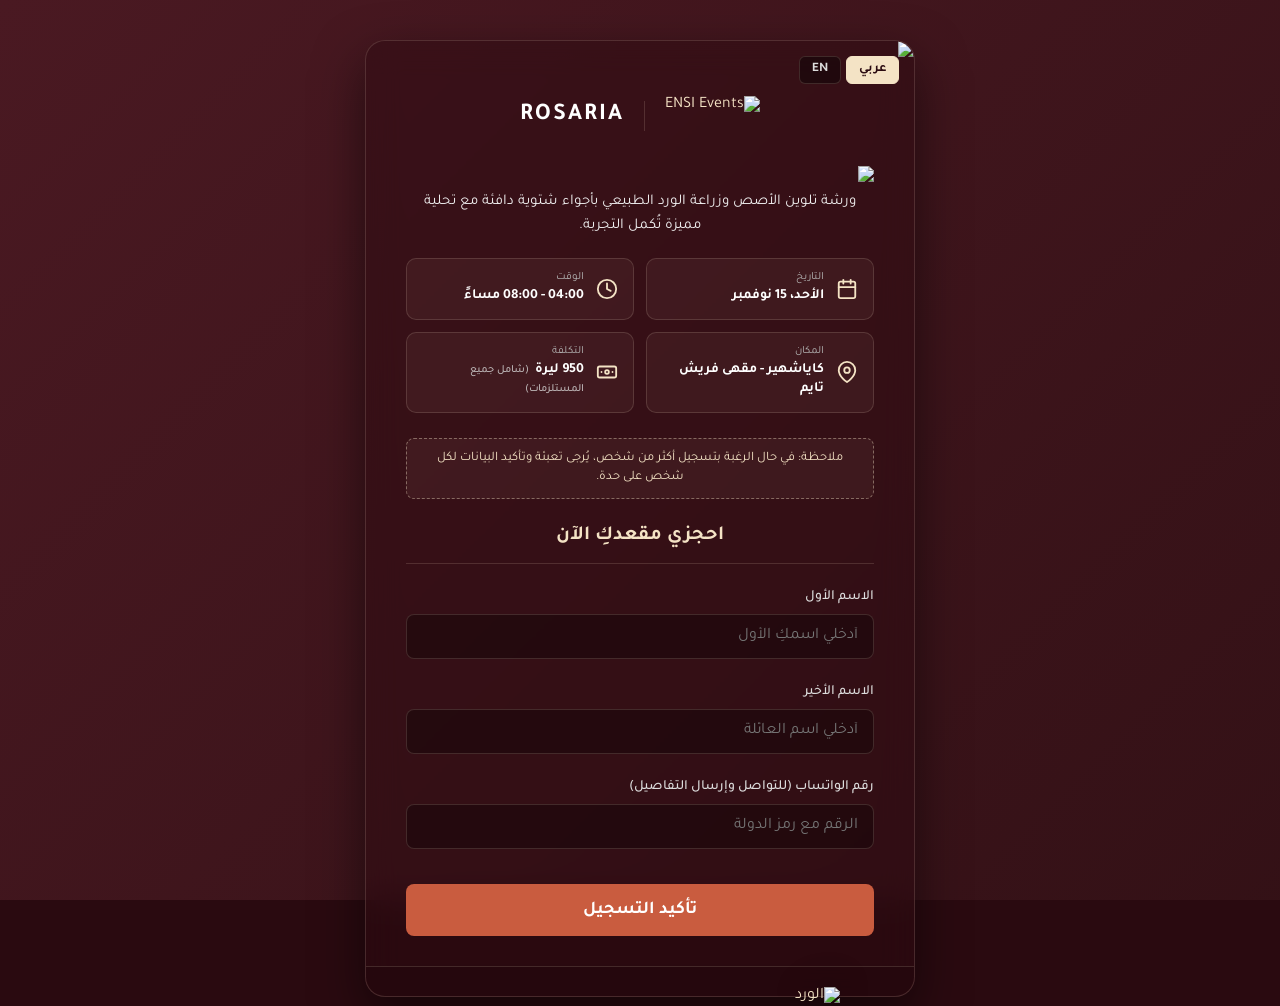
==== commit 7c4b4fee: "Change images in floral-workshop index.html Updated image sources for floral workshop page." ====
--- a/floral-workshop/index.html
+++ b/floral-workshop/index.html
@@ -382,7 +382,7 @@
             </div>
 
             <div class="decorative-mask">
-                <img src="https://github.com/EnsiEvents/Ensi-Events/blob/main/floral-workshop/IMG_3966.png?raw=true" class="flower-left-inside" alt="Flowers">
+                <img src="https://github.com/EnsiEvents/Ensi-Events/blob/main/floral-workshop/IMG_4559.png?raw=true"Flowers">
             </div>
 
             <div class="flip-container">
@@ -396,7 +396,7 @@
                         </div>
 
                         <!-- صورة العنوان القديمة (سيتم تغييرها لاحقاً) -->
-                        <img src="https://github.com/EnsiEvents/Ensi-Events/blob/main/floral-workshop/Title.png?raw=true" class="workshop-title-img" alt="أمسية بين الألوان والورد">
+                        <img src="https://github.com/EnsiEvents/Ensi-Events/blob/main/floral-workshop/IMG_4566.png?raw=true"أمسية بين الألوان والورد">
 
                         <p class="workshop-description">
                             <span class="ar-text">ورشة تلوين الأصص وزراعة الورد الطبيعي بأجواء شتوية دافئة مع تحلية مميزة تُكمل التجربة.</span>
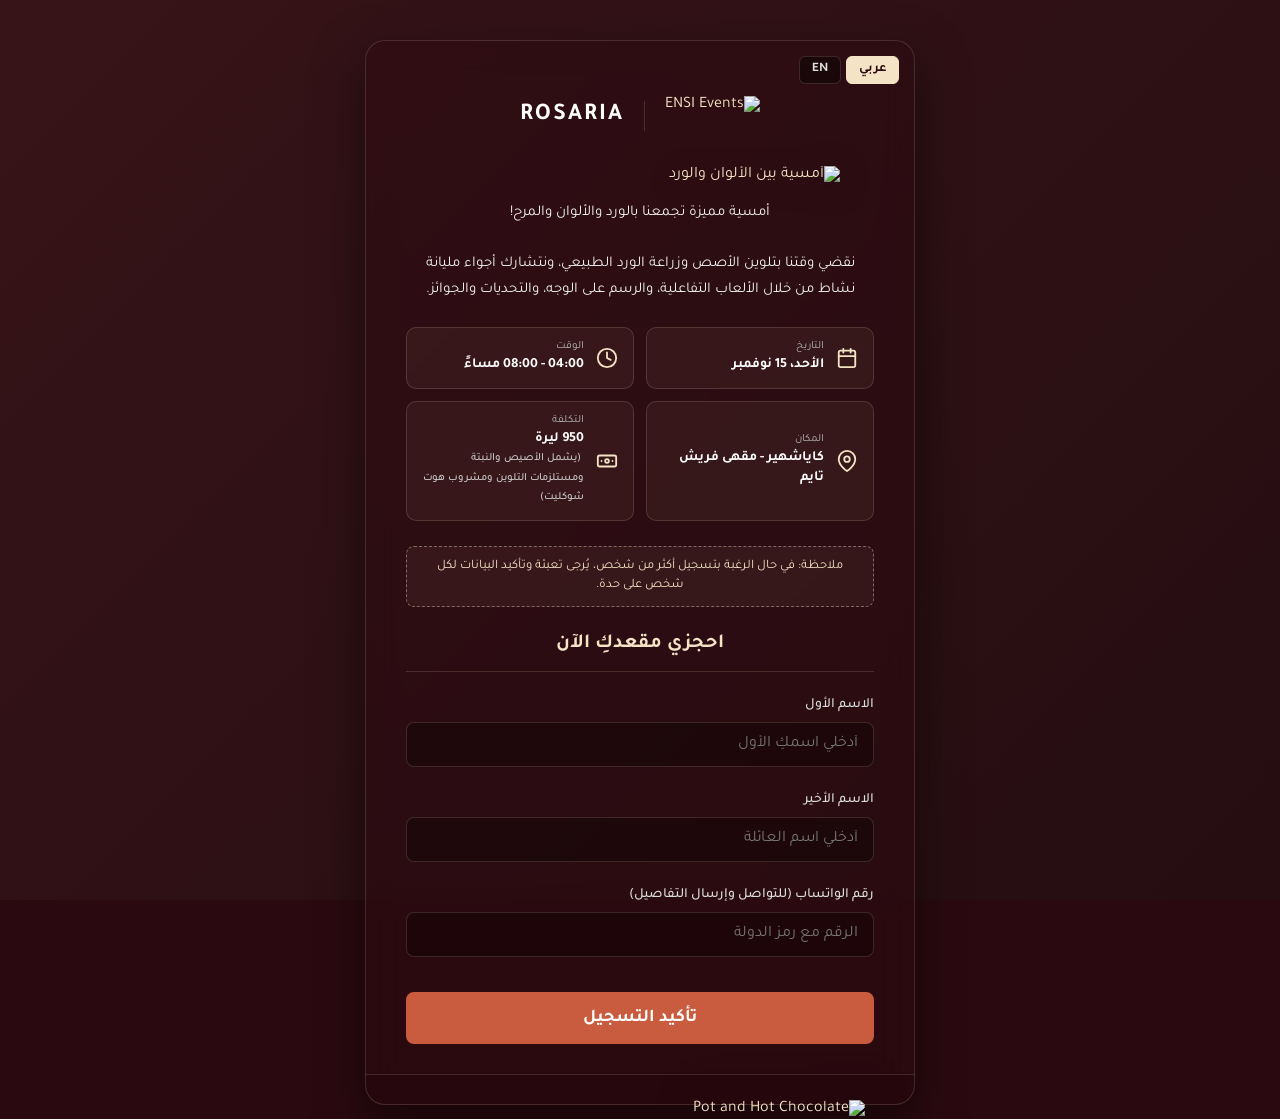
==== commit 49a76a90: "Refactor floral workshop page layout and styles Updated the styling and structure of the floral work" ====
--- a/floral-workshop/index.html
+++ b/floral-workshop/index.html
@@ -15,23 +15,20 @@
 
     <style>
         /* =========================================
-           المتغيرات (Variables) - الثيم الشتوي الجديد
+           المتغيرات (Variables) - الثيم الشتوي 
            ========================================= */
         :root {
-            --cream: #F4E3C5;         /* بيج/سكري دافئ للنصوص والحدود */
-            --dark-burgundy: #2A0A10; /* عنابي/خمري عميق للخلفية */
-            --terracotta: #C95C3F;    /* برتقالي محروق/طوبي للأزرار واللمسات */
-            --warm-glow: #e8a95b;     /* لون إضاءة الجزيئات */
+            --cream: #F4E3C5;         
+            --dark-burgundy: #2A0A10; 
+            --terracotta: #C95C3F;    
+            --warm-glow: #e8a95b;     
             --glass-bg: rgba(42, 10, 16, 0.45);
             --glass-border: rgba(244, 227, 197, 0.15);
         }
 
         * { margin: 0; padding: 0; box-sizing: border-box; font-family: 'Tajawal', sans-serif; }
         
-        /* تفعيل التمرير السلس على مستوى الصفحة بالكامل */
-        html {
-            scroll-behavior: smooth;
-        }
+        html { scroll-behavior: smooth; }
 
         body {
             min-height: 100vh;
@@ -41,7 +38,7 @@
         }
 
         /* =========================================
-           دعم الترجمة اللحظية (Bilingual CSS)
+           دعم الترجمة اللحظية 
            ========================================= */
         html[dir="rtl"] .en-text { display: none; }
         html[dir="ltr"] .ar-text { display: none; }
@@ -50,67 +47,36 @@
         html[dir="rtl"] .detail-text { text-align: right; }
         
         /* =========================================
-           الضبط الذكي لحقل رقم الواتساب
-           ========================================= */
-        .phone-input { 
-            direction: ltr !important; 
-            text-align: left !important; 
-        }
-        
-        html[dir="rtl"] .phone-input:placeholder-shown { 
-            text-align: right !important; 
-        }
-
+           الضبط الذكي لحقل الواتساب
+           ========================================= */
+        .phone-input { direction: ltr !important; text-align: left !important; }
+        html[dir="rtl"] .phone-input:placeholder-shown { text-align: right !important; }
         html[dir="ltr"] .detail-note { margin-left: 3px; margin-right: 0; }
         html[dir="rtl"] .detail-note { margin-right: 3px; margin-left: 0; }
 
         /* =========================================
            زر تبديل اللغة
            ========================================= */
-        .lang-toggle {
-            position: absolute;
-            top: 15px;
-            right: 15px;
-            display: flex;
-            gap: 5px;
-            z-index: 20;
-        }
-        
-        html[dir="ltr"] .lang-toggle {
-            right: auto;
-            left: 15px;
-        }
+        .lang-toggle { position: absolute; top: 15px; right: 15px; display: flex; gap: 5px; z-index: 20; }
+        html[dir="ltr"] .lang-toggle { right: auto; left: 15px; }
 
         .lang-toggle button {
-            background: rgba(0,0,0,0.4);
-            border: 1px solid var(--glass-border);
-            color: #dcdcdc;
-            padding: 5px 12px;
-            border-radius: 6px;
-            cursor: pointer;
-            font-size: 13px;
-            font-weight: 700;
-            transition: all 0.3s ease;
-        }
-
-        .lang-toggle button:hover {
-            background: rgba(244, 227, 197, 0.1);
-        }
-
-        .lang-toggle button.active {
-            background: var(--cream);
-            color: var(--dark-burgundy);
-            border-color: var(--cream);
-        }
-
-        /* =========================================
-           الخلفية المتحركة (ألوان شتوية دافئة)
+            background: rgba(0,0,0,0.4); border: 1px solid var(--glass-border);
+            color: #dcdcdc; padding: 5px 12px; border-radius: 6px;
+            cursor: pointer; font-size: 13px; font-weight: 700; transition: all 0.3s ease;
+        }
+        .lang-toggle button:hover { background: rgba(244, 227, 197, 0.1); }
+        .lang-toggle button.active { background: var(--cream); color: var(--dark-burgundy); border-color: var(--cream); }
+
+        /* =========================================
+           الخلفية المتموجة (Dynamic Background)
            ========================================= */
         .animated-bg {
             position: fixed; top: 0; left: 0; width: 100vw; height: 100vh;
-            background: linear-gradient(-45deg, #1f0b0f, #3d141b, #2c0e12, #4a1922);
+            /* دمج بين الخمري ولون خلفية الإعلان البني الدافئ */
+            background: linear-gradient(-45deg, #2A0A10, #4a2113, #1f0b0f, #371418);
             background-size: 400% 400%;
-            animation: gradientBreathing 20s ease infinite; z-index: 0;
+            animation: gradientBreathing 15s ease infinite; z-index: 0;
         }
 
         @keyframes gradientBreathing {
@@ -120,6 +86,27 @@
         }
 
         /* =========================================
+           تساقط الصنوبر
+           ========================================= */
+        .pinecones-container {
+            position: fixed; top: 0; left: 0; width: 100%; height: 100%;
+            pointer-events: none; z-index: 2; overflow: hidden;
+        }
+
+        .pinecone { position: absolute; top: -15vh; animation: fallRotate linear infinite; opacity: 0.8; }
+        
+        .pc-1 { left: 15%; width: 40px; animation-duration: 14s; animation-delay: 0s; filter: blur(1px); }
+        .pc-2 { left: 85%; width: 50px; animation-duration: 18s; animation-delay: 2s; filter: blur(2px); opacity: 0.6; }
+        .pc-3 { left: 35%; width: 35px; animation-duration: 16s; animation-delay: 5s; opacity: 0.9; }
+        .pc-4 { left: 65%; width: 45px; animation-duration: 15s; animation-delay: 8s; filter: blur(1px); }
+        .pc-5 { left: 50%; width: 55px; animation-duration: 20s; animation-delay: 12s; }
+
+        @keyframes fallRotate {
+            0% { transform: translateY(0) rotate(0deg); }
+            100% { transform: translateY(120vh) rotate(360deg); }
+        }
+
+        /* =========================================
            تأثير جزيئات الضوء الدافئة (الشرارات)
            ========================================= */
         .fireflies-container {
@@ -128,13 +115,9 @@
         }
 
         .firefly {
-            position: absolute;
-            bottom: -50px;
-            background-color: var(--warm-glow);
-            border-radius: 50%;
+            position: absolute; bottom: -50px; background-color: var(--warm-glow); border-radius: 50%;
             box-shadow: 0 0 10px 2px rgba(232, 169, 91, 0.6), 0 0 20px 5px rgba(201, 92, 63, 0.3);
-            animation: floatUp linear infinite;
-            opacity: 0;
+            animation: floatUp linear infinite; opacity: 0;
         }
 
         @keyframes floatUp {
@@ -144,20 +127,14 @@
             100% { transform: translateY(-110vh) scale(1.2); opacity: 0; }
         }
 
-        /* خصائص عشوائية للجزيئات */
         .ff-1 { left: 10%; width: 4px; height: 4px; animation-duration: 12s; animation-delay: 0s; }
         .ff-2 { left: 25%; width: 7px; height: 7px; animation-duration: 18s; animation-delay: 3s; }
         .ff-3 { left: 40%; width: 5px; height: 5px; animation-duration: 15s; animation-delay: 1s; }
         .ff-4 { left: 60%; width: 8px; height: 8px; animation-duration: 20s; animation-delay: 5s; }
         .ff-5 { left: 80%; width: 6px; height: 6px; animation-duration: 14s; animation-delay: 2s; }
-        .ff-6 { left: 90%; width: 4px; height: 4px; animation-duration: 17s; animation-delay: 6s; }
-        .ff-7 { left: 50%; width: 7px; height: 7px; animation-duration: 19s; animation-delay: 8s; }
-        .ff-8 { left: 15%; width: 5px; height: 5px; animation-duration: 13s; animation-delay: 4s; }
-        .ff-9 { left: 75%; width: 6px; height: 6px; animation-duration: 16s; animation-delay: 7s; }
-        .ff-10{ left: 35%; width: 8px; height: 8px; animation-duration: 22s; animation-delay: 9s; }
-
-        /* =========================================
-           الهيكل الرئيسي والتصميم الزجاجي
+
+        /* =========================================
+           الهيكل الرئيسي
            ========================================= */
         .page-wrapper {
             position: relative; min-height: 100vh; display: flex; flex-direction: column;
@@ -175,79 +152,53 @@
         @keyframes slideUpFade { to { opacity: 1; transform: translateY(0); } }
 
         /* =========================================
-           الصور الزخرفية (القديمة لحين استبدالها)
+           الشال الخمري (الماسك الجانبي)
            ========================================= */
         .decorative-mask {
             position: absolute; top: 0; left: 0; width: 100%; height: 100%;
             overflow: hidden; border-radius: 20px; pointer-events: none; z-index: 0;
         }
 
-        .flower-left-inside {
-            position: absolute; top: 20%; left: -80px; width: 350px; pointer-events: none;
-            -webkit-mask-image: linear-gradient(to right, rgba(0,0,0,0.8) 10%, rgba(0,0,0,0) 60%);
-            mask-image: linear-gradient(to right, rgba(0,0,0,0.8) 10%, rgba(0,0,0,0) 60%);
+        .side-decor-inside {
+            position: absolute; top: 5%; left: -60px; width: 350px; pointer-events: none;
+            -webkit-mask-image: linear-gradient(to right, rgba(0,0,0,0.9) 10%, rgba(0,0,0,0) 65%);
+            mask-image: linear-gradient(to right, rgba(0,0,0,0.9) 10%, rgba(0,0,0,0) 65%);
             animation: gentleFloat 6s ease-in-out infinite alternate;
         }
         @keyframes gentleFloat { 0% { transform: translateY(0); } 100% { transform: translateY(15px); } }
 
         /* =========================================
-           حركة 3D FLIP
-           ========================================= */
-        .flip-container {
-            perspective: 1500px; 
-            -webkit-perspective: 1500px;
-            width: 100%; z-index: 5; position: relative;
-        }
-
-        .flip-inner {
-            width: 100%; position: relative; transform-style: preserve-3d; -webkit-transform-style: preserve-3d;
-            transition: transform 0.9s cubic-bezier(0.68, -0.55, 0.265, 1.55); 
-        }
-
+           حركة 3D FLIP وبطاقة التأكيد
+           ========================================= */
+        .flip-container { perspective: 1500px; -webkit-perspective: 1500px; width: 100%; z-index: 5; position: relative; }
+        .flip-inner { width: 100%; position: relative; transform-style: preserve-3d; -webkit-transform-style: preserve-3d; transition: transform 0.9s cubic-bezier(0.68, -0.55, 0.265, 1.55); }
         .flip-inner.is-flipped { transform: rotateY(180deg); }
-
+        
         .front-face, .back-face { width: 100%; backface-visibility: hidden; -webkit-backface-visibility: hidden; padding: 40px; }
         .front-face { position: relative; z-index: 2; transform: rotateY(0deg); }
-        .back-face {
-            position: absolute; top: 0; left: 0; height: 100%; transform: rotateY(180deg); 
-            display: flex; align-items: center; justify-content: center;
-        }
-
-        /* =========================================
-           تصميم بطاقة التأكيد الفاخرة (الخلفية)
-           ========================================= */
+        .back-face { position: absolute; top: 0; left: 0; height: 100%; transform: rotateY(180deg); display: flex; align-items: center; justify-content: center; }
+
         .ticket-wrapper {
             background: rgba(244, 227, 197, 0.08); border: 1px solid rgba(244, 227, 197, 0.3);
             border-radius: 15px; width: 100%; display: flex; flex-direction: column;
             box-shadow: 0 10px 30px rgba(0,0,0,0.3); backdrop-filter: blur(5px);
         }
-
-        .ticket-header {
-            background: rgba(244, 227, 197, 0.15); padding: 20px;
-            border-bottom: 1px solid rgba(244, 227, 197, 0.2); border-radius: 15px 15px 0 0;
-            display: flex; justify-content: center; align-items: center;
-        }
-
+        .ticket-header { background: rgba(244, 227, 197, 0.15); padding: 20px; border-bottom: 1px solid rgba(244, 227, 197, 0.2); border-radius: 15px 15px 0 0; display: flex; justify-content: center; align-items: center; }
         .ticket-cobranding { display: flex; align-items: center; justify-content: center; gap: 15px; }
         .ticket-cobranding img { height: 30px; }
         .ticket-cobranding .separator { width: 1px; height: 20px; background-color: var(--glass-border); }
         .ticket-cobranding .rosaria-text { font-size: 18px; font-weight: 700; letter-spacing: 2px; color: #fff; }
-
+        
         .ticket-body { padding: 40px 20px; text-align: center; border-bottom: 1px solid rgba(244, 227, 197, 0.2); }
         .ticket-name { font-size: 24px; font-weight: 800; color: #fff; margin-bottom: 15px; line-height: 1.5;}
         .ticket-msg { font-size: 15px; line-height: 1.6; color: #e6e6e6; }
-        
         .ticket-footer { padding: 30px 20px; text-align: center; background: rgba(0,0,0,0.2); border-radius: 0 0 15px 15px; }
         
-        .new-booking-btn {
-            background: transparent; border: 1px solid var(--cream); color: var(--cream);
-            padding: 12px 25px; font-size: 15px; font-weight: bold; border-radius: 8px;
-            cursor: pointer; transition: 0.3s;
-        }
+        .new-booking-btn { background: transparent; border: 1px solid var(--cream); color: var(--cream); padding: 12px 25px; font-size: 15px; font-weight: bold; border-radius: 8px; cursor: pointer; transition: 0.3s; }
         .new-booking-btn:hover { background: var(--cream); color: var(--dark-burgundy); }
 
         /* =========================================
-           الفورم الداخلي (الواجهة الأمامية)
+           الفورم الداخلي وتفاصيل الورشة
            ========================================= */
         .cobranding { display: flex; align-items: center; justify-content: center; gap: 20px; margin-bottom: 30px; margin-top: 15px; }
         .cobranding img { height: 40px; }
@@ -255,101 +206,44 @@
         .rosaria-text { font-size: 24px; font-weight: 700; letter-spacing: 2px; color: #fff; }
 
         .workshop-title-img { width: 100%; max-width: 400px; display: block; margin: 0 auto 15px; filter: drop-shadow(0 5px 15px rgba(0,0,0,0.3)); }
-        .workshop-description { text-align: center; font-size: 15px; line-height: 1.6; color: #f0f0f0; margin-bottom: 20px; padding: 0 10px; }
-
-        /* ======== قسم تفاصيل الورشة ======== */
-        .details-grid {
-            display: grid;
-            grid-template-columns: 1fr 1fr;
-            gap: 12px;
-            margin-bottom: 25px;
-        }
-
-        .detail-item {
-            background: rgba(244, 227, 197, 0.05);
-            border: 1px solid rgba(244, 227, 197, 0.15);
-            border-radius: 10px;
-            padding: 12px 15px;
-            display: flex;
-            align-items: center;
-            gap: 12px;
-        }
-
-        .detail-item svg {
-            color: var(--cream);
-            flex-shrink: 0;
-        }
-
-        .detail-text {
-            display: flex;
-            flex-direction: column;
-        }
-
-        .detail-label {
-            font-size: 11px;
-            color: #b8b8b8;
-            margin-bottom: 3px;
-        }
-
-        .detail-value {
-            font-size: 14px;
-            font-weight: 700;
-            color: #fff;
-            line-height: 1.4;
-        }
-
-        .detail-note {
-            font-size: 11px;
-            font-weight: 500;
-            color: #dcdcdc;
-            opacity: 0.8;
-        }
-
-        /* ========================================= */
-
-        .registration-note {
-            text-align: center; font-size: 13px; color: var(--cream);
-            background: rgba(244, 227, 197, 0.05); border: 1px dashed rgba(244, 227, 197, 0.4);
-            padding: 10px; border-radius: 8px; margin-bottom: 25px; line-height: 1.5;
-        }
-
-        .form-section-title {
-            text-align: center; font-size: 20px; font-weight: 700; color: var(--cream);
-            margin-bottom: 25px; border-bottom: 1px solid var(--glass-border); padding-bottom: 15px;
-        }
+        .workshop-description { text-align: center; font-size: 15px; line-height: 1.7; color: #f0f0f0; margin-bottom: 25px; padding: 0 10px; }
+
+        .details-grid { display: grid; grid-template-columns: 1fr 1fr; gap: 12px; margin-bottom: 25px; }
+        .detail-item { background: rgba(244, 227, 197, 0.05); border: 1px solid rgba(244, 227, 197, 0.15); border-radius: 10px; padding: 12px 15px; display: flex; align-items: center; gap: 12px; }
+        .detail-item svg { color: var(--cream); flex-shrink: 0; }
+        .detail-text { display: flex; flex-direction: column; }
+        .detail-label { font-size: 11px; color: #b8b8b8; margin-bottom: 3px; }
+        .detail-value { font-size: 14px; font-weight: 700; color: #fff; line-height: 1.4; }
+        .detail-note { font-size: 11px; font-weight: 500; color: #dcdcdc; opacity: 0.9; }
+
+        .registration-note { text-align: center; font-size: 13px; color: var(--cream); background: rgba(244, 227, 197, 0.05); border: 1px dashed rgba(244, 227, 197, 0.4); padding: 10px; border-radius: 8px; margin-bottom: 25px; line-height: 1.5; }
+        .form-section-title { text-align: center; font-size: 20px; font-weight: 700; color: var(--cream); margin-bottom: 25px; border-bottom: 1px solid var(--glass-border); padding-bottom: 15px; }
 
         .form-group { margin-bottom: 25px; }
         .form-group label { display: block; margin-bottom: 8px; font-size: 14px; font-weight: 500; color: #dcdcdc; }
-
-        .form-control {
-            width: 100%; background: rgba(0, 0, 0, 0.3); border: 1px solid var(--glass-border);
-            border-radius: 8px; padding: 12px 15px; color: #fff; font-size: 16px; transition: all 0.3s ease; outline: none;
-        }
+        .form-control { width: 100%; background: rgba(0, 0, 0, 0.3); border: 1px solid var(--glass-border); border-radius: 8px; padding: 12px 15px; color: #fff; font-size: 16px; transition: all 0.3s ease; outline: none; }
         .form-control:focus { border-color: var(--cream); background: rgba(0, 0, 0, 0.5); box-shadow: 0 0 10px rgba(244, 227, 197, 0.1); }
         
-        .submit-btn {
-            width: 100%; background: var(--terracotta); color: #fff; border: none;
-            padding: 15px; font-size: 18px; font-weight: 700; border-radius: 8px; cursor: pointer; transition: all 0.3s ease; margin-top: 10px;
-        }
+        .submit-btn { width: 100%; background: var(--terracotta); color: #fff; border: none; padding: 15px; font-size: 18px; font-weight: 700; border-radius: 8px; cursor: pointer; transition: all 0.3s ease; margin-top: 10px; }
         .submit-btn:hover { transform: translateY(-2px); background: #b04e33; box-shadow: 0 8px 20px rgba(201, 92, 63, 0.4); }
 
         /* =========================================
-           حقيبة الورد السفلية (القديمة)
+           الصورة السفلية (الأصيص والهوت شوكليت)
            ========================================= */
         .bottom-bag-container {
             width: 100%; display: flex; justify-content: center; margin-top: -10px;
-            background: rgba(0,0,0,0.1); border-top: 1px solid var(--glass-border); padding-top: 20px;
+            background: rgba(0,0,0,0.1); border-top: 1px solid var(--glass-border); padding-top: 25px;
             border-radius: 0 0 20px 20px;
         }
-        .bottom-bag-img {
-            width: 100%; max-width: 400px; height: auto;
-            filter: drop-shadow(0 -5px 15px rgba(0,0,0,0.4)); margin-bottom: -10px;
+        .bottom-decor-img {
+            width: 100%; max-width: 450px; height: auto;
+            filter: drop-shadow(0 -5px 20px rgba(0,0,0,0.5)); margin-bottom: -15px;
         }
 
         @media (max-width: 768px) {
             .front-face, .back-face { padding: 30px 20px; }
             .rosaria-text { font-size: 20px; }
-            .flower-left-inside { width: 250px; left: -50px; top: 15%; }
+            .side-decor-inside { width: 250px; left: -40px; top: 5%; }
             .details-grid { grid-template-columns: 1fr; gap: 10px; }
         }
     </style>
@@ -357,6 +251,15 @@
 <body>
 
     <div class="animated-bg"></div>
+
+    <!-- الصنوبر المتساقط -->
+    <div class="pinecones-container">
+        <img src="https://github.com/EnsiEvents/Ensi-Events/blob/main/floral-workshop/IMG_4554.png?raw=true" class="pinecone pc-1" alt="Pinecone">
+        <img src="https://github.com/EnsiEvents/Ensi-Events/blob/main/floral-workshop/IMG_4554.png?raw=true" class="pinecone pc-2" alt="Pinecone">
+        <img src="https://github.com/EnsiEvents/Ensi-Events/blob/main/floral-workshop/IMG_4554.png?raw=true" class="pinecone pc-3" alt="Pinecone">
+        <img src="https://github.com/EnsiEvents/Ensi-Events/blob/main/floral-workshop/IMG_4554.png?raw=true" class="pinecone pc-4" alt="Pinecone">
+        <img src="https://github.com/EnsiEvents/Ensi-Events/blob/main/floral-workshop/IMG_4554.png?raw=true" class="pinecone pc-5" alt="Pinecone">
+    </div>
 
     <!-- جزيئات الضوء الدافئة -->
     <div class="fireflies-container">
@@ -365,24 +268,19 @@
         <div class="firefly ff-3"></div>
         <div class="firefly ff-4"></div>
         <div class="firefly ff-5"></div>
-        <div class="firefly ff-6"></div>
-        <div class="firefly ff-7"></div>
-        <div class="firefly ff-8"></div>
-        <div class="firefly ff-9"></div>
-        <div class="firefly ff-10"></div>
     </div>
 
     <div class="page-wrapper" id="topOfForm">
         <div class="glass-form-container" id="mainGlassContainer">
             
-            <!-- زر تبديل اللغة (AR / EN) -->
             <div class="lang-toggle">
                 <button id="btn-ar" class="active" onclick="setLanguage('ar')">عربي</button>
                 <button id="btn-en" onclick="setLanguage('en')">EN</button>
             </div>
 
+            <!-- صورة الشال الخمري (الماسك) -->
             <div class="decorative-mask">
-                <img src="https://github.com/EnsiEvents/Ensi-Events/blob/main/floral-workshop/IMG_4559.png?raw=true"Flowers">
+                <img src="https://github.com/EnsiEvents/Ensi-Events/blob/main/floral-workshop/IMG_4559.png?raw=true" class="side-decor-inside" alt="Scarf Decor">
             </div>
 
             <div class="flip-container">
@@ -395,17 +293,16 @@
                             <div class="rosaria-text">ROSARIA</div>
                         </div>
 
-                        <!-- صورة العنوان القديمة (سيتم تغييرها لاحقاً) -->
-                        <img src="https://github.com/EnsiEvents/Ensi-Events/blob/main/floral-workshop/IMG_4566.png?raw=true"أمسية بين الألوان والورد">
+                        <!-- صورة العنوان -->
+                        <img src="https://github.com/EnsiEvents/Ensi-Events/blob/main/floral-workshop/IMG_4566.png?raw=true" class="workshop-title-img" alt="أمسية بين الألوان والورد">
 
                         <p class="workshop-description">
-                            <span class="ar-text">ورشة تلوين الأصص وزراعة الورد الطبيعي بأجواء شتوية دافئة مع تحلية مميزة تُكمل التجربة.</span>
-                            <span class="en-text">A workshop on pot painting and planting fresh flowers in a warm winter atmosphere, accompanied by a special dessert to complete the experience.</span>
+                            <span class="ar-text">أمسية مميزة تجمعنا بالورد والألوان والمرح!<br><br>نقضي وقتنا بتلوين الأصص وزراعة الورد الطبيعي، ونتشارك أجواء مليانة نشاط من خلال الألعاب التفاعلية، والرسم على الوجه، والتحديات والجوائز.</span>
+                            <span class="en-text">A special evening bringing us together with flowers, colors, and fun!<br><br>We will spend our time painting pots and planting fresh flowers, sharing a vibrant atmosphere with interactive games, face painting, challenges, and prizes.</span>
                         </p>
 
                         <div class="details-grid">
                             
-                            <!-- التاريخ -->
                             <div class="detail-item">
                                 <svg width="22" height="22" viewBox="0 0 24 24" fill="none" stroke="currentColor" stroke-width="2" stroke-linecap="round" stroke-linejoin="round"><rect x="3" y="4" width="18" height="18" rx="2" ry="2"></rect><line x1="16" y1="2" x2="16" y2="6"></line><line x1="8" y1="2" x2="8" y2="6"></line><line x1="3" y1="10" x2="21" y2="10"></line></svg>
                                 <div class="detail-text">
@@ -414,7 +311,6 @@
                                 </div>
                             </div>
                             
-                            <!-- الوقت -->
                             <div class="detail-item">
                                 <svg width="22" height="22" viewBox="0 0 24 24" fill="none" stroke="currentColor" stroke-width="2" stroke-linecap="round" stroke-linejoin="round"><circle cx="12" cy="12" r="10"></circle><polyline points="12 6 12 12 16 14"></polyline></svg>
                                 <div class="detail-text">
@@ -423,7 +319,6 @@
                                 </div>
                             </div>
                             
-                            <!-- المكان -->
                             <div class="detail-item">
                                 <svg width="22" height="22" viewBox="0 0 24 24" fill="none" stroke="currentColor" stroke-width="2" stroke-linecap="round" stroke-linejoin="round"><path d="M21 10c0 7-9 13-9 13s-9-6-9-13a9 9 0 0 1 18 0z"></path><circle cx="12" cy="10" r="3"></circle></svg>
                                 <div class="detail-text">
@@ -432,14 +327,13 @@
                                 </div>
                             </div>
                             
-                            <!-- التكلفة -->
                             <div class="detail-item">
                                 <svg width="22" height="22" viewBox="0 0 24 24" fill="none" stroke="currentColor" stroke-width="2" stroke-linecap="round" stroke-linejoin="round"><rect x="2" y="6" width="20" height="12" rx="2"></rect><circle cx="12" cy="12" r="2"></circle><path d="M6 12h.01M18 12h.01"></path></svg>
                                 <div class="detail-text">
                                     <span class="detail-label"><span class="ar-text">التكلفة</span><span class="en-text">Cost</span></span>
                                     <span class="detail-value">
-                                        <span class="ar-text">950 ليرة <span class="detail-note">(شامل جميع المستلزمات)</span></span>
-                                        <span class="en-text">950 TL <span class="detail-note">(Includes all materials)</span></span>
+                                        <span class="ar-text">950 ليرة <br><span class="detail-note">(يشمل الأصيص والنبتة ومستلزمات التلوين ومشروب هوت شوكليت)</span></span>
+                                        <span class="en-text">950 TL <br><span class="detail-note">(Includes pot, plant, painting supplies & a hot chocolate)</span></span>
                                     </span>
                                 </div>
                             </div>
@@ -522,9 +416,9 @@
                 </div>
             </div>
 
-            <!-- صورة الحقيبة السفلية (القديمة لحين استبدالها) -->
+            <!-- الصورة السفلية (الأصيص والهوت شوكليت) -->
             <div class="bottom-bag-container">
-                <img src="https://github.com/EnsiEvents/Ensi-Events/blob/main/floral-workshop/IMG_3986.png?raw=true" class="bottom-bag-img" alt="الورد">
+                <img src="https://github.com/EnsiEvents/Ensi-Events/blob/main/floral-workshop/IMG_4550.png?raw=true" class="bottom-decor-img" alt="Pot and Hot Chocolate">
             </div>
 
         </div>
@@ -565,6 +459,7 @@
             this.value = this.value.replace(/[^\d\+\s\(\)\-]/g, '');
         });
 
+        // نفس رابط الدالة السابقة
         const scriptURL = 'https://script.google.com/macros/s/AKfycbyuzaPFLpqKjJGyXKy0itQ7dCKgMDGYrhd5nnQjB20FD5XigVS7_TpjjzzE_YO2RVf-/exec';
 
         form.addEventListener('submit', function(e) {
@@ -597,7 +492,7 @@
 
                     if (window.va) {
                         window.va('track', 'Workshop_Registration_Success', {
-                            workshop_name: 'أمسية الألوان والورد',
+                            workshop_name: 'أمسية بين الألوان والورد',
                             language_used: currentLang
                         });
                     }
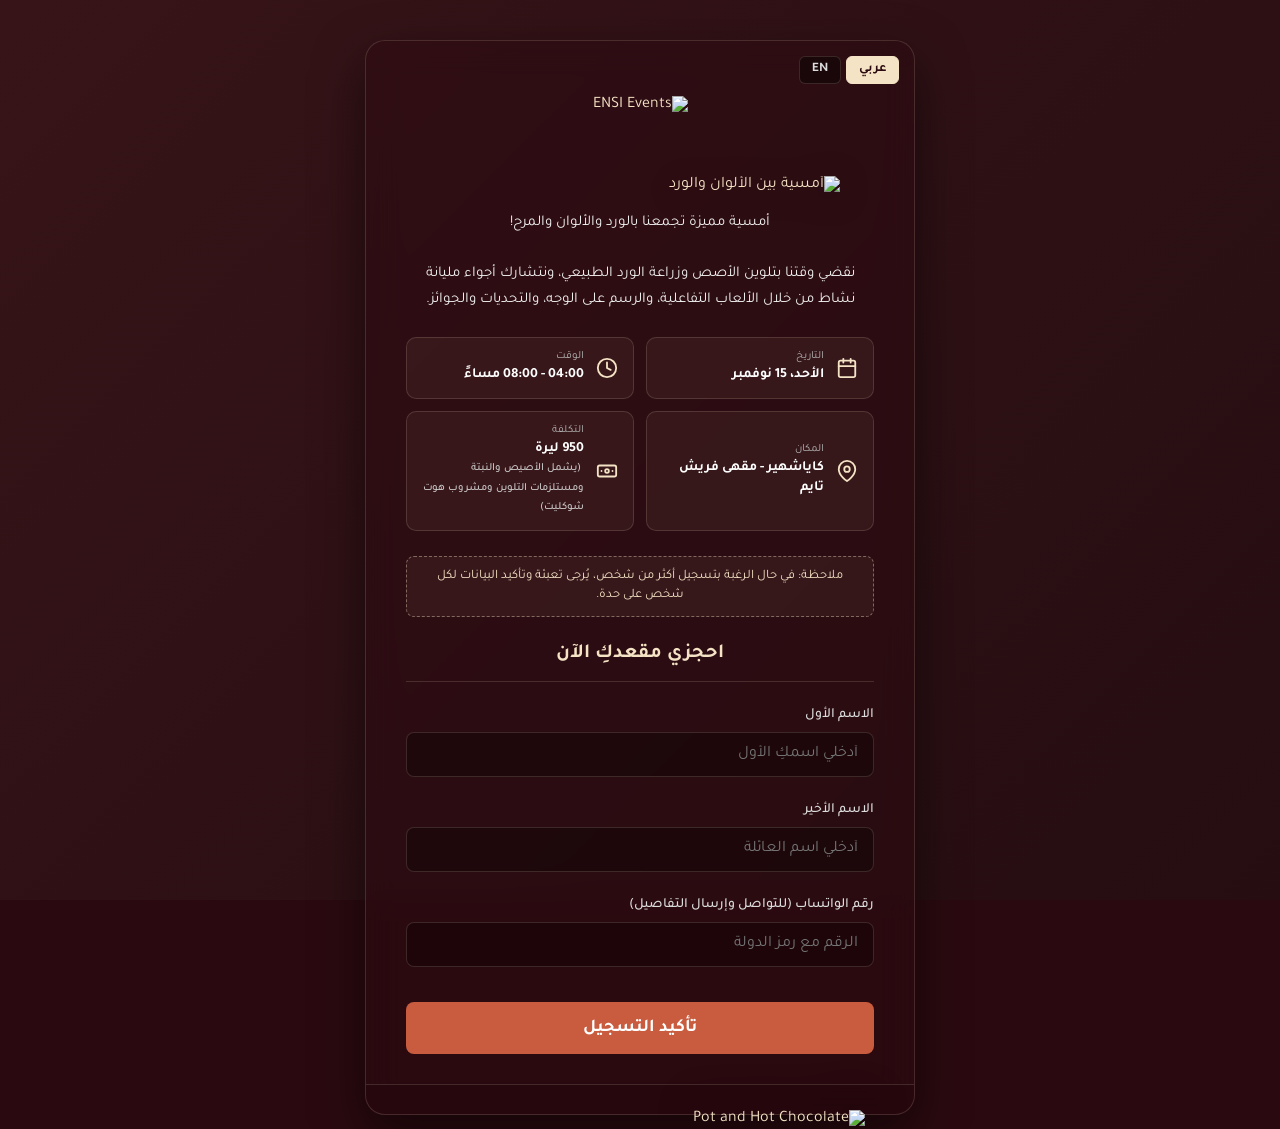
==== commit dd58d891: "Update branding and layout in index.html Removed Rosaria branding from the title and ticket sections" ====
--- a/floral-workshop/index.html
+++ b/floral-workshop/index.html
@@ -3,7 +3,7 @@
 <head>
     <meta charset="UTF-8">
     <meta name="viewport" content="width=device-width, initial-scale=1.0">
-    <title>تسجيل - أمسية بين الألوان والورد | ENSI & Rosaria</title>
+    <title>تسجيل - أمسية بين الألوان والورد | ENSI</title>
     
     <link href="https://fonts.googleapis.com/css2?family=Tajawal:wght@400;500;700;800&display=swap" rel="stylesheet">
     
@@ -73,7 +73,6 @@
            ========================================= */
         .animated-bg {
             position: fixed; top: 0; left: 0; width: 100vw; height: 100vh;
-            /* دمج بين الخمري ولون خلفية الإعلان البني الدافئ */
             background: linear-gradient(-45deg, #2A0A10, #4a2113, #1f0b0f, #371418);
             background-size: 400% 400%;
             animation: gradientBreathing 15s ease infinite; z-index: 0;
@@ -152,15 +151,19 @@
         @keyframes slideUpFade { to { opacity: 1; transform: translateY(0); } }
 
         /* =========================================
-           الشال الخمري (الماسك الجانبي)
+           الشال الخمري (الماسك الجانبي والعمودي)
            ========================================= */
         .decorative-mask {
             position: absolute; top: 0; left: 0; width: 100%; height: 100%;
             overflow: hidden; border-radius: 20px; pointer-events: none; z-index: 0;
+            /* قناع عمودي: تلاشي من الأعلى والأسفل */
+            -webkit-mask-image: linear-gradient(to bottom, transparent 0%, black 15%, black 85%, transparent 100%);
+            mask-image: linear-gradient(to bottom, transparent 0%, black 15%, black 85%, transparent 100%);
         }
 
         .side-decor-inside {
-            position: absolute; top: 5%; left: -60px; width: 350px; pointer-events: none;
+            position: absolute; top: 15%; left: -60px; width: 350px; pointer-events: none;
+            /* قناع أفقي: تلاشي نحو اليمين */
             -webkit-mask-image: linear-gradient(to right, rgba(0,0,0,0.9) 10%, rgba(0,0,0,0) 65%);
             mask-image: linear-gradient(to right, rgba(0,0,0,0.9) 10%, rgba(0,0,0,0) 65%);
             animation: gentleFloat 6s ease-in-out infinite alternate;
@@ -184,10 +187,10 @@
             box-shadow: 0 10px 30px rgba(0,0,0,0.3); backdrop-filter: blur(5px);
         }
         .ticket-header { background: rgba(244, 227, 197, 0.15); padding: 20px; border-bottom: 1px solid rgba(244, 227, 197, 0.2); border-radius: 15px 15px 0 0; display: flex; justify-content: center; align-items: center; }
-        .ticket-cobranding { display: flex; align-items: center; justify-content: center; gap: 15px; }
-        .ticket-cobranding img { height: 30px; }
-        .ticket-cobranding .separator { width: 1px; height: 20px; background-color: var(--glass-border); }
-        .ticket-cobranding .rosaria-text { font-size: 18px; font-weight: 700; letter-spacing: 2px; color: #fff; }
+        
+        /* تعديل الشعار في بطاقة التأكيد */
+        .ticket-cobranding { display: flex; align-items: center; justify-content: center; }
+        .ticket-cobranding img { height: 40px; }
         
         .ticket-body { padding: 40px 20px; text-align: center; border-bottom: 1px solid rgba(244, 227, 197, 0.2); }
         .ticket-name { font-size: 24px; font-weight: 800; color: #fff; margin-bottom: 15px; line-height: 1.5;}
@@ -200,10 +203,9 @@
         /* =========================================
            الفورم الداخلي وتفاصيل الورشة
            ========================================= */
-        .cobranding { display: flex; align-items: center; justify-content: center; gap: 20px; margin-bottom: 30px; margin-top: 15px; }
-        .cobranding img { height: 40px; }
-        .separator { width: 1px; height: 30px; background-color: var(--glass-border); }
-        .rosaria-text { font-size: 24px; font-weight: 700; letter-spacing: 2px; color: #fff; }
+        /* تعديل الشعار في الواجهة الأمامية */
+        .cobranding { display: flex; align-items: center; justify-content: center; margin-bottom: 30px; margin-top: 15px; }
+        .cobranding img { height: 50px; }
 
         .workshop-title-img { width: 100%; max-width: 400px; display: block; margin: 0 auto 15px; filter: drop-shadow(0 5px 15px rgba(0,0,0,0.3)); }
         .workshop-description { text-align: center; font-size: 15px; line-height: 1.7; color: #f0f0f0; margin-bottom: 25px; padding: 0 10px; }
@@ -242,8 +244,7 @@
 
         @media (max-width: 768px) {
             .front-face, .back-face { padding: 30px 20px; }
-            .rosaria-text { font-size: 20px; }
-            .side-decor-inside { width: 250px; left: -40px; top: 5%; }
+            .side-decor-inside { width: 250px; left: -40px; top: 15%; }
             .details-grid { grid-template-columns: 1fr; gap: 10px; }
         }
     </style>
@@ -252,7 +253,6 @@
 
     <div class="animated-bg"></div>
 
-    <!-- الصنوبر المتساقط -->
     <div class="pinecones-container">
         <img src="https://github.com/EnsiEvents/Ensi-Events/blob/main/floral-workshop/IMG_4554.png?raw=true" class="pinecone pc-1" alt="Pinecone">
         <img src="https://github.com/EnsiEvents/Ensi-Events/blob/main/floral-workshop/IMG_4554.png?raw=true" class="pinecone pc-2" alt="Pinecone">
@@ -261,7 +261,6 @@
         <img src="https://github.com/EnsiEvents/Ensi-Events/blob/main/floral-workshop/IMG_4554.png?raw=true" class="pinecone pc-5" alt="Pinecone">
     </div>
 
-    <!-- جزيئات الضوء الدافئة -->
     <div class="fireflies-container">
         <div class="firefly ff-1"></div>
         <div class="firefly ff-2"></div>
@@ -278,7 +277,6 @@
                 <button id="btn-en" onclick="setLanguage('en')">EN</button>
             </div>
 
-            <!-- صورة الشال الخمري (الماسك) -->
             <div class="decorative-mask">
                 <img src="https://github.com/EnsiEvents/Ensi-Events/blob/main/floral-workshop/IMG_4559.png?raw=true" class="side-decor-inside" alt="Scarf Decor">
             </div>
@@ -287,13 +285,11 @@
                 <div class="flip-inner" id="flipInner">
                     
                     <div class="front-face">
+                        <!-- تم إزالة فاصل Rosaria وتوسيط شعار ENSI -->
                         <div class="cobranding">
                             <img src="https://raw.githubusercontent.com/EnsiEvents/Ensi-Events/4819495e2ec21a6a5eae64ffcf60d1d8bb67049c/ENSI%20Logo.svg" alt="ENSI Events">
-                            <div class="separator"></div>
-                            <div class="rosaria-text">ROSARIA</div>
                         </div>
 
-                        <!-- صورة العنوان -->
                         <img src="https://github.com/EnsiEvents/Ensi-Events/blob/main/floral-workshop/IMG_4566.png?raw=true" class="workshop-title-img" alt="أمسية بين الألوان والورد">
 
                         <p class="workshop-description">
@@ -386,10 +382,9 @@
                         <div class="ticket-wrapper">
                             
                             <div class="ticket-header">
+                                <!-- تم إزالة فاصل Rosaria وتوسيط شعار ENSI في التذكرة أيضاً -->
                                 <div class="ticket-cobranding">
                                     <img src="https://raw.githubusercontent.com/EnsiEvents/Ensi-Events/4819495e2ec21a6a5eae64ffcf60d1d8bb67049c/ENSI%20Logo.svg" alt="ENSI Events">
-                                    <div class="separator"></div>
-                                    <div class="rosaria-text">ROSARIA</div>
                                 </div>
                             </div>
                             
@@ -416,7 +411,6 @@
                 </div>
             </div>
 
-            <!-- الصورة السفلية (الأصيص والهوت شوكليت) -->
             <div class="bottom-bag-container">
                 <img src="https://github.com/EnsiEvents/Ensi-Events/blob/main/floral-workshop/IMG_4550.png?raw=true" class="bottom-decor-img" alt="Pot and Hot Chocolate">
             </div>
@@ -459,7 +453,6 @@
             this.value = this.value.replace(/[^\d\+\s\(\)\-]/g, '');
         });
 
-        // نفس رابط الدالة السابقة
         const scriptURL = 'https://script.google.com/macros/s/AKfycbyuzaPFLpqKjJGyXKy0itQ7dCKgMDGYrhd5nnQjB20FD5XigVS7_TpjjzzE_YO2RVf-/exec';
 
         form.addEventListener('submit', function(e) {
